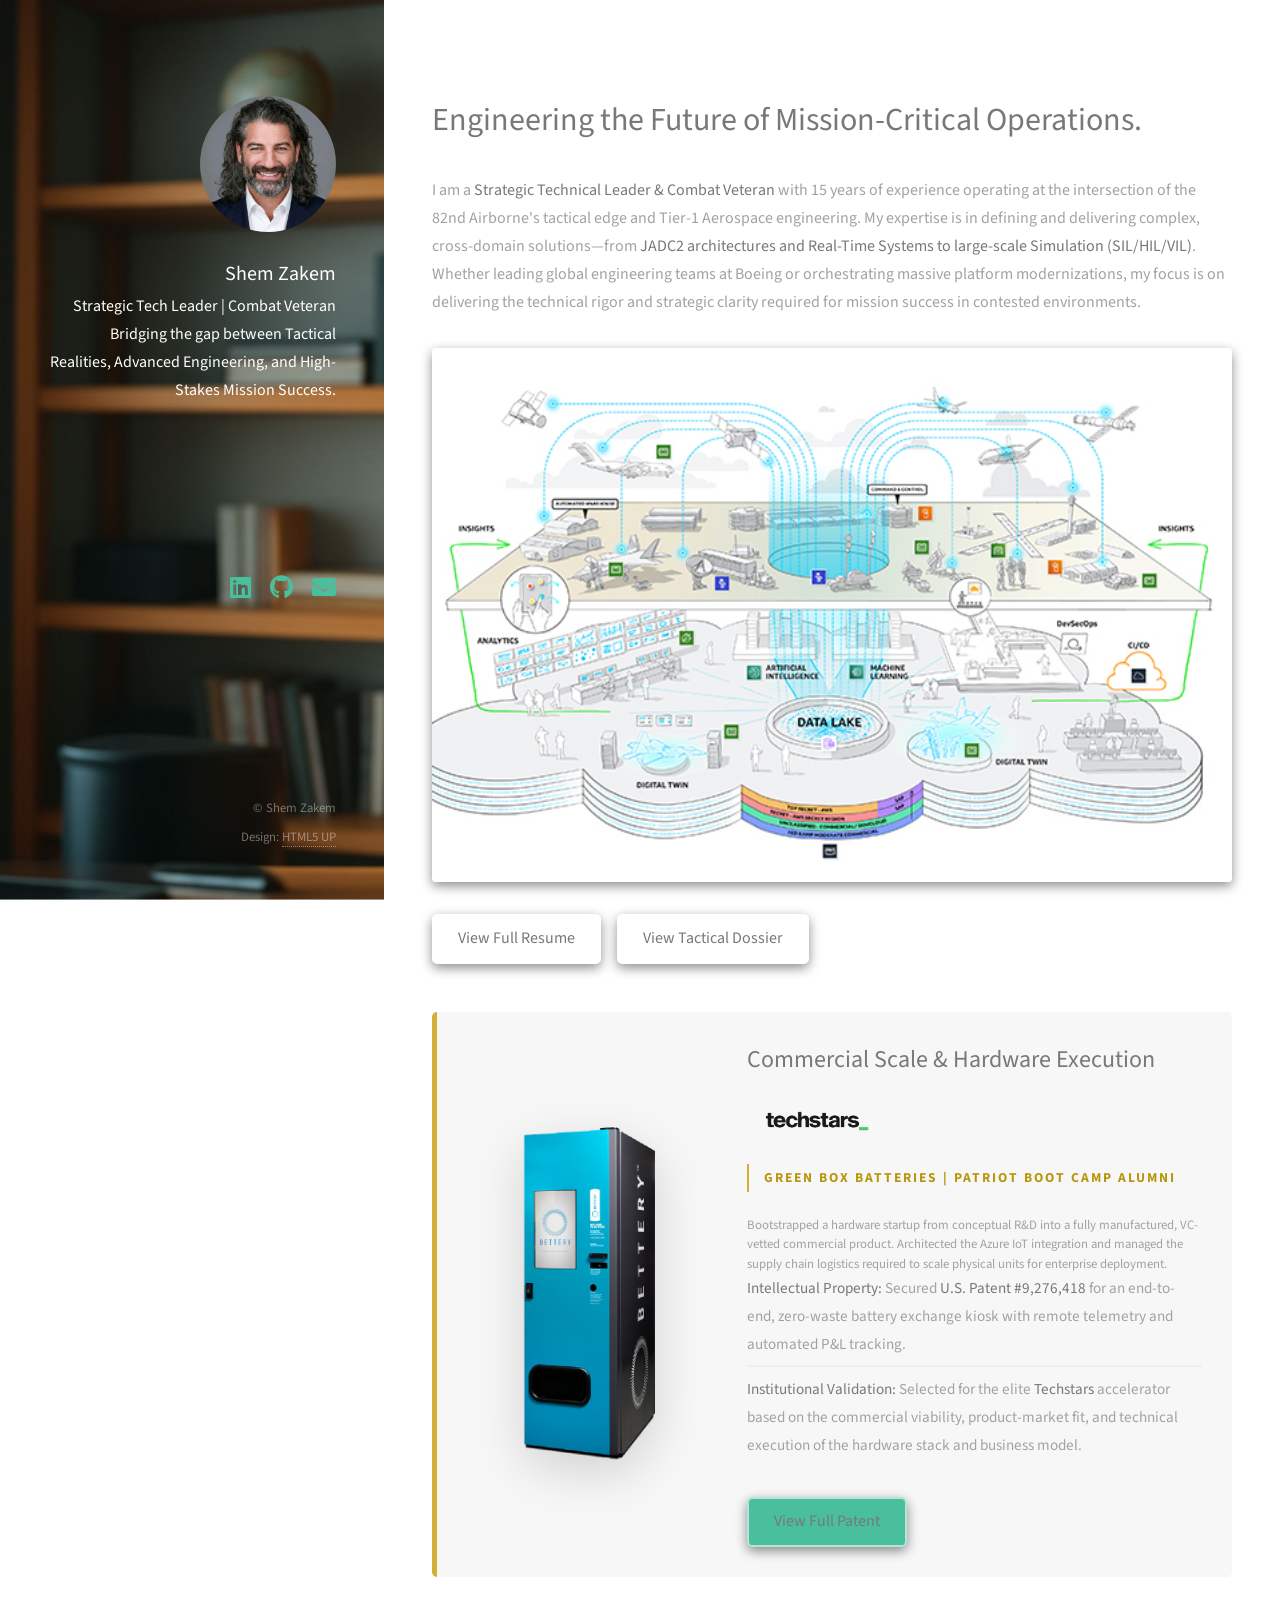
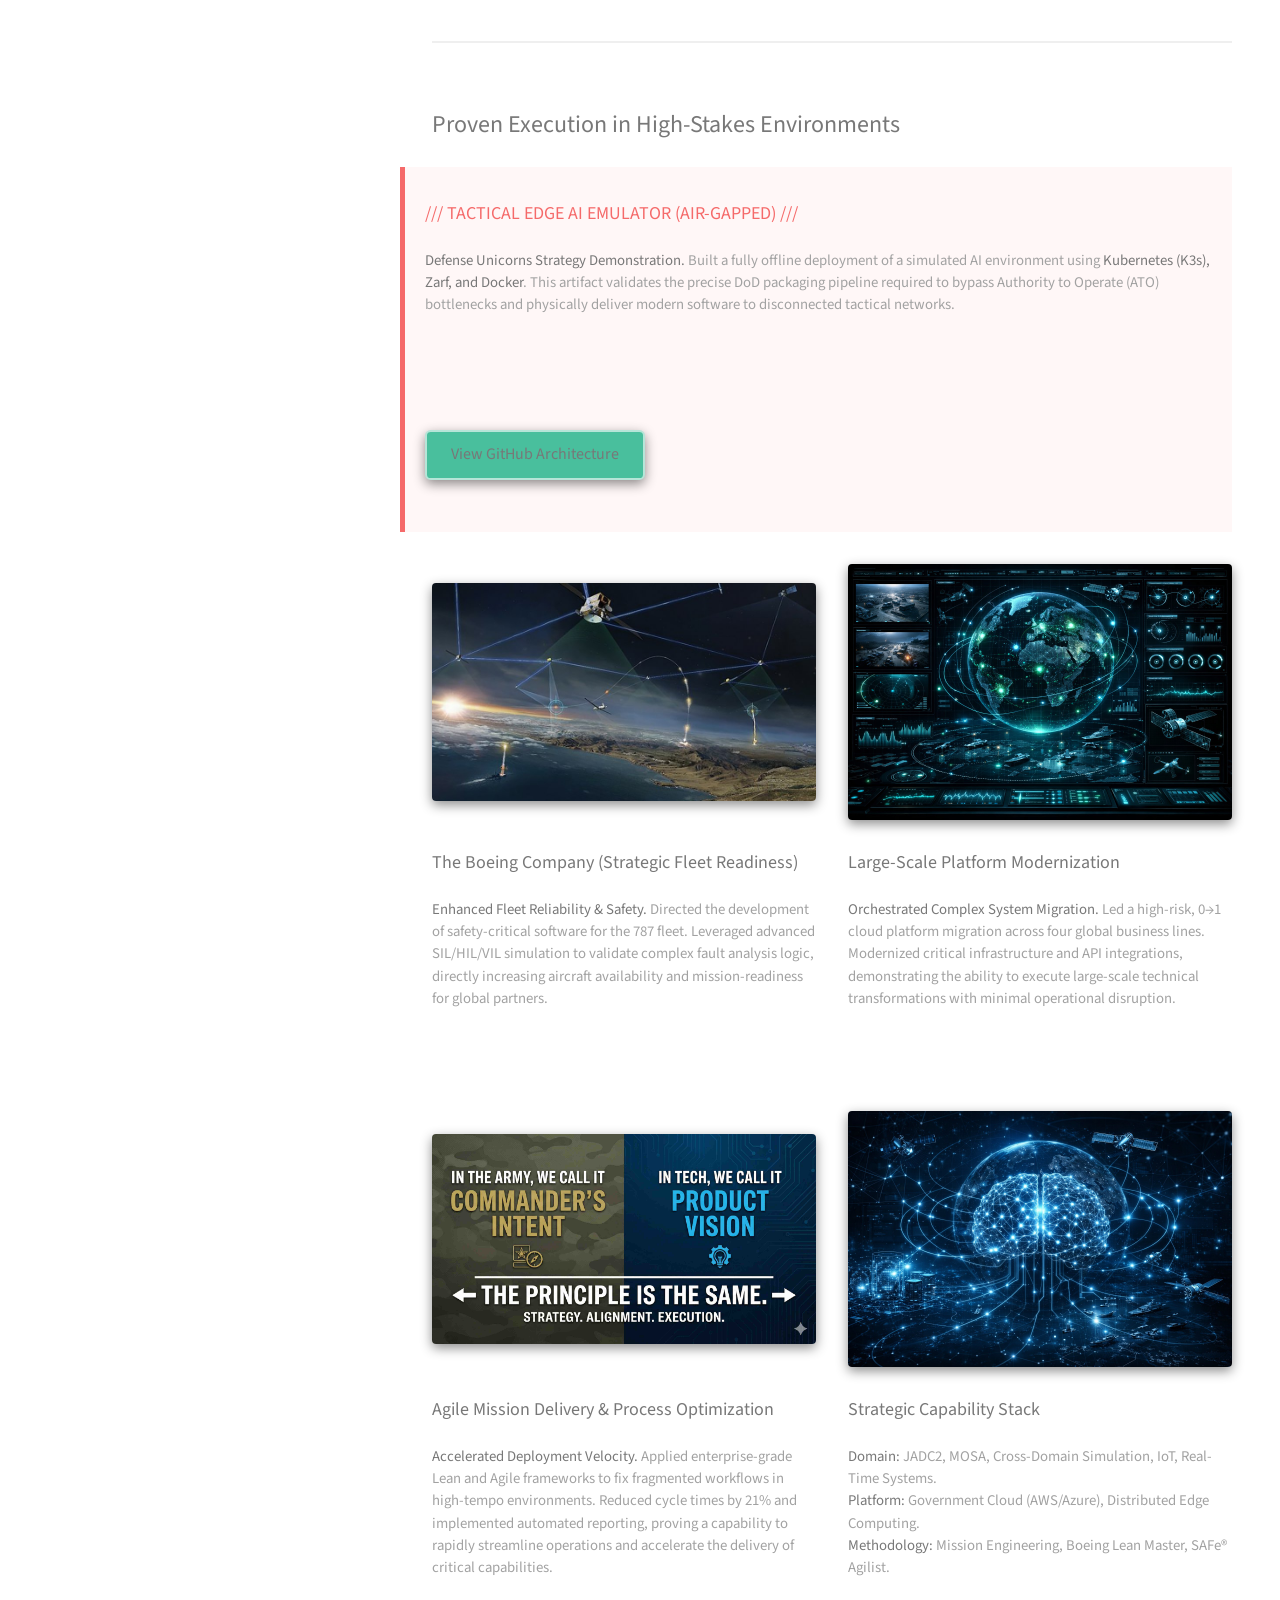
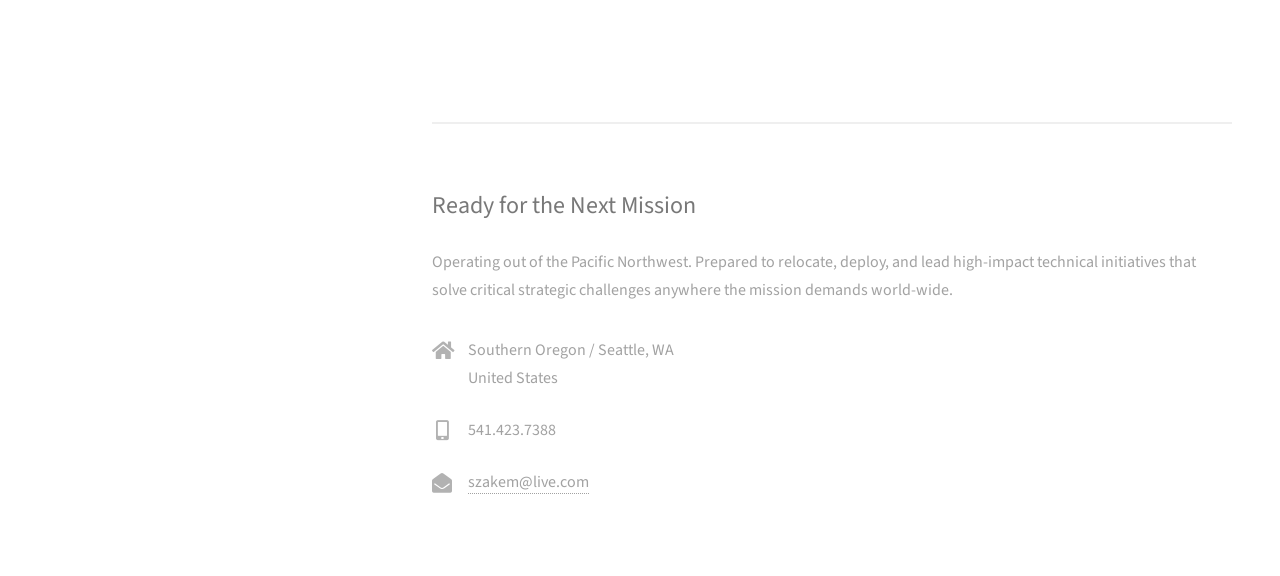
==== index.html @ 1229a0d9 "Update index.html" ====
<!DOCTYPE HTML>
<html>
    <head>
        <title>Shem Zakem | Strategic Tech Leader</title>
        <meta charset="utf-8" />
        <meta name="viewport" content="width=device-width, initial-scale=1, user-scalable=no" />
        <link rel="stylesheet" href="assets/css/main.css" />
    </head>
    <body class="is-preload">

        <header id="header">
            <div class="inner">
              <a href="#" class="image avatar"><img src="images/avatar.jpg" alt="Shem Zakem" /></a>
                <h1><strong>Shem Zakem</strong></h1>
                <p><b>Strategic Tech Leader | Combat Veteran<br />
                Bridging the gap between Tactical Realities, 
                Advanced Engineering, and High-Stakes Mission Success.</b></p>
            </div>
            <div class="inner">
                <ul class="icons">
                    <li><a href="https://www.linkedin.com/in/pro-geek" class="icon brands fa-linkedin"><span class="label">LinkedIn</span></a></li>
                    <li><a href="https://github.com/szakem81" class="icon brands fa-github"><span class="label">Github</span></a></li>
                    <li><a href="mailto:szakem@live.com" class="icon solid fa-envelope"><span class="label">Email</span></a></li>
                </ul>
            </div>
        </header>

        <div id="main">

            <section id="one">
                <header class="major">
                    <h2>Engineering the Future of Mission-Critical Operations.</h2>
                </header>
                    <p>I am a <strong>Strategic Technical Leader & Combat Veteran</strong> with 15 years of experience operating at the intersection of the 82nd Airborne's tactical edge and Tier-1 Aerospace engineering. My expertise is in defining and delivering complex, cross-domain solutions—from <strong>JADC2 architectures and Real-Time Systems to large-scale Simulation (SIL/HIL/VIL)</strong>. Whether leading global engineering teams at Boeing or orchestrating massive platform modernizations, my focus is on delivering the technical rigor and strategic clarity required for mission success in contested environments.</p>
                    <article class="col-12 col-24-medium work-item">
                        <a href="#" class="image fit thumb"><img src="images/thumbs/01.jpg" alt="JADC2 Multi-Domain Operations" /></a>
                    </article>
                        <ul class="actions">
                            <li><a href="Shem_Zakem_BOND_Resume.pdf" class="button"><b>View Full Resume</b></a></li>
                            <li><a href="https://szakem81.github.io/s.zakem.github.io/" class="button"><b>View Tactical Dossier</b></a></li>
                        </ul>
                
                <div style="display: flex; flex-wrap: wrap; margin: 3em 0; background-color: rgba(0, 0, 0, 0.03); padding: 30px; border-radius: 5px; border-left: 5px solid #d4af37; gap: 30px;">
                    
                    <div style="flex: 1 1 30%; min-width: 250px; display: flex; align-items: center; justify-content: center;">
                        <img src="images/thumbs/bettery_kiosk.png" alt="BETTERY Kiosk - US Patent 9276418" style="max-width: 100%; height: auto; max-height: 450px; object-fit: contain; filter: drop-shadow(0px 15px 25px rgba(0,0,0,0.15));" />
                    </div>

                    <div class="work-item align-left" style="flex: 1 1 60%; min-width: 300px; display: flex; flex-direction: column; justify-content: center; margin: 0; padding: 0;">
                        
                        <h3 style="margin: 0 0 15px 0; font-size: 1.5em; border-bottom: none;">Commercial Scale & Hardware Execution</h3>
                        
                        <div style="display: flex; align-items: center; flex-wrap: wrap; gap: 15px; margin-bottom: 1.5em;">
                            <img src="images/thumbs/techstars_logo.png" alt="Techstars Alumni" style="max-width: 140px; height: auto; opacity: 0.9;" />
                            <span style="font-size: 0.85em; text-transform: uppercase; letter-spacing: 2px; color: #b8960b; font-weight: bold; border-left: 2px solid #d4af37; padding-left: 15px;">
                                Green Box Batteries | Patriot Boot Camp Alumni
                            </span>
                        </div>
                        
                        <p>Bootstrapped a hardware startup from conceptual R&D into a fully manufactured, VC-vetted commercial product. Architected the Azure IoT integration and managed the supply chain logistics required to scale physical units for enterprise deployment.</p>

                        <ul class="alt" style="margin-bottom: 2em; font-size: 0.95em;">
                            <li style="padding-left: 0;"><b>Intellectual Property:</b> Secured <strong>U.S. Patent #9,276,418</strong> for an end-to-end, zero-waste battery exchange kiosk with remote telemetry and automated P&L tracking.</li>
                            <li style="padding-left: 0;"><b>Institutional Validation:</b> Selected for the elite <strong>Techstars</strong> accelerator based on the commercial viability, product-market fit, and technical execution of the hardware stack and business model.</li>
                        </ul>

                        <ul class="actions" style="margin-bottom: 0;">
                            <li><a href="Patent_US9276418.pdf" class="button primary"><b>View Full Patent</b></a></li>
                        </ul>
                    </div>
                </div>
            </section>

            <section id="two">
                <h2>Proven Execution in High-Stakes Environments</h2>
                
                <div class="row">
                    <div class="col-12 col-12-medium work-item align-left" style="border-left: 5px solid #f56a6a; padding-left: 20px; margin-bottom: 2em; background-color: rgba(245, 106, 106, 0.05); padding: 20px;">
                        <h3 style="color: #f56a6a;">/// TACTICAL EDGE AI EMULATOR (AIR-GAPPED) ///</h3>
                        <p><strong>Defense Unicorns Strategy Demonstration.</strong> Built a fully offline deployment of a simulated AI environment using <strong>Kubernetes (K3s), Zarf, and Docker</strong>. This artifact validates the precise DoD packaging pipeline required to bypass Authority to Operate (ATO) bottlenecks and physically deliver modern software to disconnected tactical networks.</p>
                        <ul class="actions">
                            <li><a href="https://github.com/szakem81/Tactical-Leapfrog-Emulator" target="_blank" class="button primary"><b>View GitHub Architecture</b></a></li>
                        </ul>
                    </div>
                </div>
                
                <div class="row">                  
                    <div class="col-6 col-12-xsmall" style="display: flex; justify-content: center; align-items: center; margin-bottom: 1em;">
                        <a href="#" class="image fit thumb" style="margin: 0; width: 100%;"><img src="images/thumbs/06.jpg" alt="Satellite Network" /></a>
                    </div>
                    <div class="col-6 col-12-xsmall" style="display: flex; justify-content: center; align-items: center; margin-bottom: 1em;">
                        <a href="#" class="image fit thumb" style="margin: 0; width: 100%;"><img src="images/thumbs/02.jpg" alt="Mission Control Dashboard" /></a>
                    </div>
                </div> 

                <div class="row">                  
                    <div class="col-6 col-12-xsmall work-item align-left">
                        <h3>The Boeing Company (Strategic Fleet Readiness)</h3>
                        <p><strong>Enhanced Fleet Reliability & Safety.</strong> Directed the development of safety-critical software for the 787 fleet. Leveraged advanced SIL/HIL/VIL simulation to validate complex fault analysis logic, directly increasing aircraft availability and mission-readiness for global partners.</p>
                    </div>
                    <div class="col-6 col-12-xsmall work-item align-left">
                        <h3>Large-Scale Platform Modernization</h3>
                        <p><strong>Orchestrated Complex System Migration.</strong> Led a high-risk, 0→1 cloud platform migration across four global business lines. Modernized critical infrastructure and API integrations, demonstrating the ability to execute large-scale technical transformations with minimal operational disruption.</p>
                    </div>
                </div>

                <div class="row">
                    <div class="col-6 col-12-xsmall" style="display: flex; justify-content: center; align-items: center; margin-bottom: 1em;">
                        <a href="#" class="image fit thumb" style="margin: 0; width: 100%;"><img src="images/thumbs/05.jpg" alt="Commander's Intent vs Product Vision" /></a>
                    </div>
                    <div class="col-6 col-12-xsmall" style="display: flex; justify-content: center; align-items: center; margin-bottom: 1em;">
                        <a href="#" class="image fit thumb" style="margin: 0; width: 100%;"><img src="images/thumbs/07.jpg" alt="Strategic AI Decision Making" /></a>
                    </div>
                </div> 

                <div class="row">
                    <div class="col-6 col-12-xsmall work-item align-left">
                        <h3>Agile Mission Delivery & Process Optimization</h3>
                        <p><strong>Accelerated Deployment Velocity.</strong> Applied enterprise-grade Lean and Agile frameworks to fix fragmented workflows in high-tempo environments. Reduced cycle times by 21% and implemented automated reporting, proving a capability to rapidly streamline operations and accelerate the delivery of critical capabilities.</p>
                    </div>
                    <div class="col-6 col-12-xsmall work-item align-left">
                        <h3>Strategic Capability Stack</h3>
                        <p><strong>Domain:</strong> JADC2, MOSA, Cross-Domain Simulation, IoT, Real-Time Systems.<br /><strong>Platform:</strong> Government Cloud (AWS/Azure), Distributed Edge Computing.<br /><strong>Methodology:</strong> Mission Engineering, Boeing Lean Master, SAFe® Agilist.</p>
                    </div>
                </div> 
            </section>
            
        <section id="three">
                <h2>Ready for the Next Mission</h2>
                <p>Operating out of the Pacific Northwest. Prepared to relocate, deploy, and lead high-impact technical initiatives that solve critical strategic challenges anywhere the mission demands world-wide.</p>
                <div class="row">
                    <div class="col-8 col-12-small">
                        <ul class="labeled-icons">
                            <li>
                                <h3 class="icon solid fa-home"><span class="label">Address</span></h3>
                                Southern Oregon / Seattle, WA<br />
                                United States
                            </li>
                            <li>
                                <h3 class="icon solid fa-mobile-alt"><span class="label">Phone</span></h3>
                                541.423.7388
                            </li>
                            <li>
                                <h3 class="icon solid fa-envelope-open"><span class="label">Email</span></h3>
                                <a href="mailto:szakem@live.com">szakem@live.com</a>
                            </li>
                        </ul>
                    </div>
                </div>
            </section>

        <footer id="footer">
            <div class="inner">
                <ul class="copyright">
                    <li>&copy; Shem Zakem</li><li>Design: <a href="http://html5up.net">HTML5 UP</a></li>
                </ul>
            </div>
        </footer>

        <script src="assets/js/jquery.min.js"></script>
        <script src="assets/js/jquery.poptrox.min.js"></script>
        <script src="assets/js/browser.min.js"></script>
        <script src="assets/js/breakpoints.min.js"></script>
        <script src="assets/js/util.js"></script>
        <script src="assets/js/main.js"></script>

    </body>
</html>
---- assets/css/main.css ----
@import url("fontawesome-all.min.css");
@import url("https://fonts.googleapis.com/css?family=Source+Sans+Pro:400,400italic");

/*
	Strata by HTML5 UP
	html5up.net | @ajlkn
	Free for personal and commercial use under the CCA 3.0 license (html5up.net/license)
*/

html, body, div, span, applet, object,
iframe, h1, h2, h3, h4, h5, h6, p, blockquote,
pre, a, abbr, acronym, address, big, cite,
code, del, dfn, em, img, ins, kbd, q, s, samp,
small, strike, strong, sub, sup, tt, var, b,
u, i, center, dl, dt, dd, ol, ul, li, fieldset,
form, label, legend, table, caption, tbody,
tfoot, thead, tr, th, td, article, aside,
canvas, details, embed, figure, figcaption,
footer, header, hgroup, menu, nav, output, ruby,
section, summary, time, mark, audio, video {
	margin: 0;
	padding: 0;
	border: 0;
	font-size: 100%;
	font: inherit;
	vertical-align: baseline;}

article, aside, details, figcaption, figure,
footer, header, hgroup, menu, nav, section {
	display: block;}

body {
	line-height: 1;
}

ol, ul {
	list-style: none;
}

blockquote, q {
	quotes: none;
}

	blockquote:before, blockquote:after, q:before, q:after {
		content: '';
		content: none;
	}

table {
	border-collapse: collapse;
	border-spacing: 0;
}

body {
	-webkit-text-size-adjust: none;
}

mark {
	background-color: transparent;
	color: inherit;
}

input::-moz-focus-inner {
	border: 0;
	padding: 0;
}

input, select, textarea {
	-moz-appearance: none;
	-webkit-appearance: none;
	-ms-appearance: none;
	appearance: none;
}

/* Basic */

	html {
		box-sizing: border-box;
	}

	*, *:before, *:after {
		box-sizing: inherit;
	}

	body {
		background: #fff;
	}

		body.is-preload *, body.is-preload *:before, body.is-preload *:after {
			-moz-animation: none !important;
			-webkit-animation: none !important;
			-ms-animation: none !important;
			animation: none !important;
			-moz-transition: none !important;
			-webkit-transition: none !important;
			-ms-transition: none !important;
			transition: none !important;
		}

	body, input, select, textarea {
		color: #a2a2a2;
		font-family: "Source Sans Pro", Helvetica, sans-serif;
		font-size: 16pt;
		font-weight: 400;
		line-height: 1.75em;
	}

	a {
		-moz-transition: color 0.2s ease-in-out, border-color 0.2s ease-in-out;
		-webkit-transition: color 0.2s ease-in-out, border-color 0.2s ease-in-out;
		-ms-transition: color 0.2s ease-in-out, border-color 0.2s ease-in-out;
		transition: color 0.2s ease-in-out, border-color 0.2s ease-in-out;
		border-bottom: dotted 1px;
		color: #49bf9d;
		text-decoration: none;
	}

		a:hover {
			border-bottom-color: transparent;
			color: #49bf9d !important;
			text-decoration: none;
		}

	strong, b {
		color: #787878;
		font-weight: 400;
	}

	em, i {
		font-style: italic;
	}

	p {
		margin: 0 0 2em 0;
	}

	h1, h2, h3, h4, h5, h6 {
		color: #787878;
		font-weight: 400;
		line-height: 1em;
		margin: 0 0 1em 0;
	}

		h1 a, h2 a, h3 a, h4 a, h5 a, h6 a {
			color: inherit;
			text-decoration: none;
		}

	h1 {
		font-size: 2em;
		line-height: 1.5em;
	}

	h2 {
		font-size: 1.5em;
		line-height: 1.5em;
	}

	h3 {
		font-size: 1.25em;
		line-height: 1.5em;
	}

	h4 {
		font-size: 1.1em;
		line-height: 1.5em;
	}

	h5 {
		font-size: 0.9em;
		line-height: 1.5em;
	}

	h6 {
		font-size: 0.7em;
		line-height: 1.5em;
	}

	sub {
		font-size: 0.8em;
		position: relative;
		top: 0.5em;
	}

	sup {
		font-size: 0.8em;
		position: relative;
		top: -0.5em;
	}

	hr {
		border: 0;
		border-bottom: solid 2px #efefef;
		margin: 2em 0;
	}

		hr.major {
			margin: 3em 0;
		}

	blockquote {
		border-left: solid 6px #efefef;
		font-style: italic;
		margin: 0 0 2em 0;
		padding: 0.5em 0 0.5em 1.5em;
	}

	code {
		background: #f7f7f7;
		border-radius: 0.35em;
		border: solid 2px #efefef;
		font-family: "Courier New", monospace;
		font-size: 0.9em;
		margin: 0 0.25em;
		padding: 0.25em 0.65em;
	}

	pre {
		-webkit-overflow-scrolling: touch;
		font-family: "Courier New", monospace;
		font-size: 0.9em;
		margin: 0 0 2em 0;
	}

		pre code {
			display: block;
			line-height: 1.75em;
			padding: 1em 1.5em;
			overflow-x: auto;
		}

	.align-left {
		text-align: left;
	}

	.align-center {
		text-align: center;
	}

	.align-right {
		text-align: right;
	}

/* Container */

	.container {
		margin: 0 auto;
		max-width: calc(100% - 4em);
		width: 100%;
	}

		.container.xsmall {
			width: 25%;
		}

		.container.small {
			width: 50%;
		}

		.container.medium {
			width: 75%;
		}

		.container.large {
			width: 125%;
		}

		.container.xlarge {
			width: 150%;
		}

		.container.max {
			width: 100%;
		}

		@media screen and (max-width: 980px) {

			.container {
				width: 100% !important;
				max-width: 100% !important;
			}

		}

		@media screen and (max-width: 480px) {

			.container {
				max-width: calc(100% - 3em);
			}

		}

/* Row */

	.row {
		display: flex;
		flex-wrap: wrap;
		box-sizing: border-box;
		align-items: stretch;
	}

		.row > * {
			box-sizing: border-box;
		}

		.row.gtr-uniform > * > :last-child {
			margin-bottom: 0;
		}

		.row.aln-left {
			justify-content: flex-start;
		}

		.row.aln-center {
			justify-content: center;
		}

		.row.aln-right {
			justify-content: flex-end;
		}

		.row.aln-top {
			align-items: flex-start;
		}

		.row.aln-middle {
			align-items: center;
		}

		.row.aln-bottom {
			align-items: flex-end;
		}

		.row > .imp {
			order: -1;
		}

		.row > .col-1 {
			width: 8.33333%;
		}

		.row > .off-1 {
			margin-left: 8.33333%;
		}

		.row > .col-2 {
			width: 16.66667%;
		}

		.row > .off-2 {
			margin-left: 16.66667%;
		}

		.row > .col-3 {
			width: 25%;
		}

		.row > .off-3 {
			margin-left: 25%;
		}

		.row > .col-4 {
			width: 33.33333%;
		}

		.row > .off-4 {
			margin-left: 33.33333%;
		}

		.row > .col-5 {
			width: 41.66667%;
		}

		.row > .off-5 {
			margin-left: 41.66667%;
		}

		.row > .col-6 {
			width: 50%;
		}

		.row > .off-6 {
			margin-left: 50%;
		}

		.row > .col-7 {
			width: 58.33333%;
		}

		.row > .off-7 {
			margin-left: 58.33333%;
		}

		.row > .col-8 {
			width: 66.66667%;
		}

		.row > .off-8 {
			margin-left: 66.66667%;
		}

		.row > .col-9 {
			width: 75%;
		}

		.row > .off-9 {
			margin-left: 75%;
		}

		.row > .col-10 {
			width: 83.33333%;
		}

		.row > .off-10 {
			margin-left: 83.33333%;
		}

		.row > .col-11 {
			width: 91.66667%;
		}

		.row > .off-11 {
			margin-left: 91.66667%;
		}

		.row > .col-12 {
			width: 100%;
		}

		.row > .off-12 {
			margin-left: 100%;
		}

		.row.gtr-0 {
			margin-top: 0;
			margin-left: 0em;
		}

			.row.gtr-0 > * {
				padding: 0 0 0 0em;
			}

			.row.gtr-0.gtr-uniform {
				margin-top: 0em;
			}

						.row.gtr-0.gtr-uniform > * {
							padding-top: 0em;
						}

		.row.gtr-25 {
			margin-top: 0;
			margin-left: -0.625em;
		}

			.row.gtr-25 > * {
				padding: 0 0 0 0.625em;
			}

			.row.gtr-25.gtr-uniform {
				margin-top: -0.625em;
			}

				.row.gtr-25.gtr-uniform > * {
					padding-top: 0.625em;
				}

		.row.gtr-50 {
			margin-top: 0;
			margin-left: -1.25em;
		}

			.row.gtr-50 > * {
				padding: 0 0 0 1.25em;
			}

			.row.gtr-50.gtr-uniform {
				margin-top: -1.25em;
			}

				.row.gtr-50.gtr-uniform > * {
					padding-top: 1.25em;
				}

		.row {
			margin-top: 0;
			margin-left: -2.5em;
		}

			.row > * {
				padding: 0 0 0 2.5em;
			}

			.row.gtr-uniform {
				margin-top: -2.5em;
			}

				.row.gtr-uniform > * {
					padding-top: 2.5em;
				}

		.row.gtr-150 {
			margin-top: 0;
			margin-left: -3.75em;
		}

			.row.gtr-150 > * {
				padding: 0 0 0 3.75em;
			}

			.row.gtr-150.gtr-uniform {
				margin-top: -3.75em;
			}

				.row.gtr-150.gtr-uniform > * {
					padding-top: 3.75em;
				}

		.row.gtr-200 {
			margin-top: 0;
			margin-left: -5em;
		}

			.row.gtr-200 > * {
				padding: 0 0 0 5em;
			}

			.row.gtr-200.gtr-uniform {
				margin-top: -5em;
			}

				.row.gtr-200.gtr-uniform > * {
					padding-top: 5em;
				}

		@media screen and (max-width: 1800px) {

			.row {
				display: flex;
				flex-wrap: wrap;
				box-sizing: border-box;
				align-items: stretch;
			}

				.row > * {
					box-sizing: border-box;
				}

				.row.gtr-uniform > * > :last-child {
					margin-bottom: 0;
				}

				.row.aln-left {
					justify-content: flex-start;
				}

				.row.aln-center {
					justify-content: center;
				}

				.row.aln-right {
					justify-content: flex-end;
				}

				.row.aln-top {
					align-items: flex-start;
				}

				.row.aln-middle {
					align-items: center;
				}

				.row.aln-bottom {
					align-items: flex-end;
				}

				.row > .imp-xlarge {
					order: -1;
				}

				.row > .col-1-xlarge {
					width: 8.33333%;
				}

				.row > .off-1-xlarge {
					margin-left: 8.33333%;
				}

				.row > .col-2-xlarge {
					width: 16.66667%;
				}

				.row > .off-2-xlarge {
					margin-left: 16.66667%;
				}

				.row > .col-3-xlarge {
					width: 25%;
				}

				.row > .off-3-xlarge {
					margin-left: 25%;
				}

				.row > .col-4-xlarge {
					width: 33.33333%;
				}

				.row > .off-4-xlarge {
					margin-left: 33.33333%;
				}

				.row > .col-5-xlarge {
					width: 41.66667%;
				}

				.row > .off-5-xlarge {
					margin-left: 41.66667%;
				}

				.row > .col-6-xlarge {
					width: 50%;
				}

				.row > .off-6-xlarge {
					margin-left: 50%;
				}

				.row > .col-7-xlarge {
					width: 58.33333%;
				}

				.row > .off-7-xlarge {
					margin-left: 58.33333%;
				}

				.row > .col-8-xlarge {
					width: 66.66667%;
				}

				.row > .off-8-xlarge {
					margin-left: 66.66667%;
				}

				.row > .col-9-xlarge {
					width: 75%;
				}

				.row > .off-9-xlarge {
					margin-left: 75%;
				}

				.row > .col-10-xlarge {
					width: 83.33333%;
				}

				.row > .off-10-xlarge {
					margin-left: 83.33333%;
				}

				.row > .col-11-xlarge {
					width: 91.66667%;
				}

				.row > .off-11-xlarge {
					margin-left: 91.66667%;
				}

				.row > .col-12-xlarge {
					width: 100%;
				}

				.row > .off-12-xlarge {
					margin-left: 100%;
				}

				.row.gtr-0 {
					margin-top: 0;
					margin-left: 0em;
				}

					.row.gtr-0 > * {
						padding: 0 0 0 0em;
					}

					.row.gtr-0.gtr-uniform {
						margin-top: 0em;
					}

						.row.gtr-0.gtr-uniform > * {
							padding-top: 0em;
						}

				.row.gtr-25 {
					margin-top: 0;
					margin-left: -0.625em;
				}

					.row.gtr-25 > * {
						padding: 0 0 0 0.625em;
					}

					.row.gtr-25.gtr-uniform {
						margin-top: -0.625em;
					}

						.row.gtr-25.gtr-uniform > * {
							padding-top: 0.625em;
						}

				.row.gtr-50 {
					margin-top: 0;
					margin-left: -1.25em;
				}

					.row.gtr-50 > * {
						padding: 0 0 0 1.25em;
					}

					.row.gtr-50.gtr-uniform {
						margin-top: -1.25em;
					}

						.row.gtr-50.gtr-uniform > * {
							padding-top: 1.25em;
						}

				.row {
					margin-top: 0;
					margin-left: -2.5em;
				}

					.row > * {
						padding: 0 0 0 2.5em;
					}

					.row.gtr-uniform {
						margin-top: -2.5em;
					}

						.row.gtr-uniform > * {
							padding-top: 2.5em;
						}

				.row.gtr-150 {
					margin-top: 0;
					margin-left: -3.75em;
				}

					.row.gtr-150 > * {
						padding: 0 0 0 3.75em;
					}

					.row.gtr-150.gtr-uniform {
						margin-top: -3.75em;
					}

						.row.gtr-150.gtr-uniform > * {
							padding-top: 3.75em;
						}

				.row.gtr-200 {
					margin-top: 0;
					margin-left: -5em;
				}

					.row.gtr-200 > * {
						padding: 0 0 0 5em;
					}

					.row.gtr-200.gtr-uniform {
						margin-top: -5em;
					}

						.row.gtr-200.gtr-uniform > * {
							padding-top: 5em;
						}

		}

		@media screen and (max-width: 1280px) {

			.row {
				display: flex;
				flex-wrap: wrap;
				box-sizing: border-box;
				align-items: stretch;
			}

				.row > * {
					box-sizing: border-box;
				}

				.row.gtr-uniform > * > :last-child {
					margin-bottom: 0;
				}

				.row.aln-left {
					justify-content: flex-start;
				}

				.row.aln-center {
					justify-content: center;
				}

				.row.aln-right {
					justify-content: flex-end;
				}

				.row.aln-top {
					align-items: flex-start;
				}

				.row.aln-middle {
					align-items: center;
				}

				.row.aln-bottom {
					align-items: flex-end;
				}

				.row > .imp-large {
					order: -1;
				}

				.row > .col-1-large {
					width: 8.33333%;
				}

				.row > .off-1-large {
					margin-left: 8.33333%;
				}

				.row > .col-2-large {
					width: 16.66667%;
				}

				.row > .off-2-large {
					margin-left: 16.66667%;
				}

				.row > .col-3-large {
					width: 25%;
				}

				.row > .off-3-large {
					margin-left: 25%;
				}

				.row > .col-4-large {
					width: 33.33333%;
				}

				.row > .off-4-large {
					margin-left: 33.33333%;
				}

				.row > .col-5-large {
					width: 41.66667%;
				}

				.row > .off-5-large {
					margin-left: 41.66667%;
				}

				.row > .col-6-large {
					width: 50%;
				}

				.row > .off-6-large {
					margin-left: 50%;
				}

				.row > .col-7-large {
					width: 58.33333%;
				}

				.row > .off-7-large {
					margin-left: 58.33333%;
				}

				.row > .col-8-large {
					width: 66.66667%;
				}

				.row > .off-8-large {
					margin-left: 66.66667%;
				}

				.row > .col-9-large {
					width: 75%;
				}

				.row > .off-9-large {
					margin-left: 75%;
				}

				.row > .col-10-large {
					width: 83.33333%;
				}

				.row > .off-10-large {
					margin-left: 83.33333%;
				}

				.row > .col-11-large {
					width: 91.66667%;
				}

				.row > .off-11-large {
					margin-left: 91.66667%;
				}

				.row > .col-12-large {
					width: 100%;
				}

				.row > .off-12-large {
					margin-left: 100%;
				}

				.row.gtr-0 {
					margin-top: 0;
					margin-left: 0em;
				}

					.row.gtr-0 > * {
						padding: 0 0 0 0em;
					}

					.row.gtr-0.gtr-uniform {
						margin-top: 0em;
					}

						.row.gtr-0.gtr-uniform > * {
							padding-top: 0em;
						}

				.row.gtr-25 {
					margin-top: 0;
					margin-left: -0.5em;
				}

					.row.gtr-25 > * {
						padding: 0 0 0 0.5em;
					}

					.row.gtr-25.gtr-uniform {
						margin-top: -0.5em;
					}

						.row.gtr-25.gtr-uniform > * {
							padding-top: 0.5em;
						}

				.row.gtr-50 {
					margin-top: 0;
					margin-left: -1em;
				}

					.row.gtr-50 > * {
						padding: 0 0 0 1em;
					}

					.row.gtr-50.gtr-uniform {
						margin-top: -1em;
					}

						.row.gtr-50.gtr-uniform > * {
							padding-top: 1em;
						}

				.row {
					margin-top: 0;
					margin-left: -2em;
				}

					.row > * {
						padding: 0 0 0 2em;
					}

					.row.gtr-uniform {
						margin-top: -2em;
					}

						.row.gtr-uniform > * {
							padding-top: 2em;
						}

				.row.gtr-150 {
					margin-top: 0;
					margin-left: -3em;
				}

					.row.gtr-150 > * {
						padding: 0 0 0 3em;
					}

					.row.gtr-150.gtr-uniform {
						margin-top: -3em;
					}

						.row.gtr-150.gtr-uniform > * {
							padding-top: 3em;
						}

				.row.gtr-200 {
					margin-top: 0;
					margin-left: -4em;
				}

					.row.gtr-200 > * {
						padding: 0 0 0 4em;
					}

					.row.gtr-200.gtr-uniform {
						margin-top: -4em;
					}

						.row.gtr-200.gtr-uniform > * {
							padding-top: 4em;
						}

		}

		@media screen and (max-width: 980px) {

			.row {
				display: flex;
				flex-wrap: wrap;
				box-sizing: border-box;
				align-items: stretch;
			}

				.row > * {
					box-sizing: border-box;
				}

				.row.gtr-uniform > * > :last-child {
					margin-bottom: 0;
				}

				.row.aln-left {
					justify-content: flex-start;
				}

				.row.aln-center {
					justify-content: center;
				}

				.row.aln-right {
					justify-content: flex-end;
				}

				.row.aln-top {
					align-items: flex-start;
				}

				.row.aln-middle {
					align-items: center;
				}

				.row.aln-bottom {
					align-items: flex-end;
				}

				.row > .imp-medium {
					order: -1;
				}

				.row > .col-1-medium {
					width: 8.33333%;
				}

				.row > .off-1-medium {
					margin-left: 8.33333%;
				}

				.row > .col-2-medium {
					width: 16.66667%;
				}

				.row > .off-2-medium {
					margin-left: 16.66667%;
				}

				.row > .col-3-medium {
					width: 25%;
				}

				.row > .off-3-medium {
					margin-left: 25%;
				}

				.row > .col-4-medium {
					width: 33.33333%;
				}

				.row > .off-4-medium {
					margin-left: 33.33333%;
				}

				.row > .col-5-medium {
					width: 41.66667%;
				}

				.row > .off-5-medium {
					margin-left: 41.66667%;
				}

				.row > .col-6-medium {
					width: 50%;
				}

				.row > .off-6-medium {
					margin-left: 50%;
				}

				.row > .col-7-medium {
					width: 58.33333%;
				}

				.row > .off-7-medium {
					margin-left: 58.33333%;
				}

				.row > .col-8-medium {
					width: 66.66667%;
				}

				.row > .off-8-medium {
					margin-left: 66.66667%;
				}

				.row > .col-9-medium {
					width: 75%;
				}

				.row > .off-9-medium {
					margin-left: 75%;
				}

				.row > .col-10-medium {
					width: 83.33333%;
				}

				.row > .off-10-medium {
					margin-left: 83.33333%;
				}

				.row > .col-11-medium {
					width: 91.66667%;
				}

				.row > .off-11-medium {
					margin-left: 91.66667%;
				}

				.row > .col-12-medium {
					width: 100%;
				}

				.row > .off-12-medium {
					margin-left: 100%;
				}

				.row.gtr-0 {
					margin-top: 0;
					margin-left: 0em;
				}

					.row.gtr-0 > * {
						padding: 0 0 0 0em;
					}

					.row.gtr-0.gtr-uniform {
						margin-top: 0em;
					}

						.row.gtr-0.gtr-uniform > * {
							padding-top: 0em;
						}

				.row.gtr-25 {
					margin-top: 0;
					margin-left: -0.5em;
				}

					.row.gtr-25 > * {
						padding: 0 0 0 0.5em;
					}

					.row.gtr-25.gtr-uniform {
						margin-top: -0.5em;
					}

						.row.gtr-25.gtr-uniform > * {
							padding-top: 0.5em;
						}

				.row.gtr-50 {
					margin-top: 0;
					margin-left: -1em;
				}

					.row.gtr-50 > * {
						padding: 0 0 0 1em;
					}

					.row.gtr-50.gtr-uniform {
						margin-top: -1em;
					}

						.row.gtr-50.gtr-uniform > * {
							padding-top: 1em;
						}

				.row {
					margin-top: 0;
					margin-left: -2em;
				}

					.row > * {
						padding: 0 0 0 2em;
					}

					.row.gtr-uniform {
						margin-top: -2em;
					}

						.row.gtr-uniform > * {
							padding-top: 2em;
						}

				.row.gtr-150 {
					margin-top: 0;
					margin-left: -3em;
				}

					.row.gtr-150 > * {
						padding: 0 0 0 3em;
					}

					.row.gtr-150.gtr-uniform {
						margin-top: -3em;
					}

						.row.gtr-150.gtr-uniform > * {
							padding-top: 3em;
						}

				.row.gtr-200 {
					margin-top: 0;
					margin-left: -4em;
				}

					.row.gtr-200 > * {
						padding: 0 0 0 4em;
					}

					.row.gtr-200.gtr-uniform {
						margin-top: -4em;
					}

						.row.gtr-200.gtr-uniform > * {
							padding-top: 4em;
						}

		}

		@media screen and (max-width: 736px) {

			.row {
				display: flex;
				flex-wrap: wrap;
				box-sizing: border-box;
				align-items: stretch;
			}

				.row > * {
					box-sizing: border-box;
				}

				.row.gtr-uniform > * > :last-child {
					margin-bottom: 0;
				}

				.row.aln-left {
					justify-content: flex-start;
				}

				.row.aln-center {
					justify-content: center;
				}

				.row.aln-right {
					justify-content: flex-end;
				}

				.row.aln-top {
					align-items: flex-start;
				}

				.row.aln-middle {
					align-items: center;
				}

				.row.aln-bottom {
					align-items: flex-end;
				}

				.row > .imp-small {
					order: -1;
				}

				.row > .col-1-small {
					width: 8.33333%;
				}

				.row > .off-1-small {
					margin-left: 8.33333%;
				}

				.row > .col-2-small {
					width: 16.66667%;
				}

				.row > .off-2-small {
					margin-left: 16.66667%;
				}

				.row > .col-3-small {
					width: 25%;
				}

				.row > .off-3-small {
					margin-left: 25%;
				}

				.row > .col-4-small {
					width: 33.33333%;
				}

				.row > .off-4-small {
					margin-left: 33.33333%;
				}

				.row > .col-5-small {
					width: 41.66667%;
				}

				.row > .off-5-small {
					margin-left: 41.66667%;
				}

				.row > .col-6-small {
					width: 50%;
				}

				.row > .off-6-small {
					margin-left: 50%;
				}

				.row > .col-7-small {
					width: 58.33333%;
				}

				.row > .off-7-small {
					margin-left: 58.33333%;
				}

				.row > .col-8-small {
					width: 66.66667%;
				}

				.row > .off-8-small {
					margin-left: 66.66667%;
				}

				.row > .col-9-small {
					width: 75%;
				}

				.row > .off-9-small {
					margin-left: 75%;
				}

				.row > .col-10-small {
					width: 83.33333%;
				}

				.row > .off-10-small {
					margin-left: 83.33333%;
				}

				.row > .col-11-small {
					width: 91.66667%;
				}

				.row > .off-11-small {
					margin-left: 91.66667%;
				}

				.row > .col-12-small {
					width: 100%;
				}

				.row > .off-12-small {
					margin-left: 100%;
				}

				.row.gtr-0 {
					margin-top: 0;
					margin-left: 0em;
				}

					.row.gtr-0 > * {
						padding: 0 0 0 0em;
					}

					.row.gtr-0.gtr-uniform {
						margin-top: 0em;
					}

						.row.gtr-0.gtr-uniform > * {
							padding-top: 0em;
						}

				.row.gtr-25 {
					margin-top: 0;
					margin-left: -0.375em;
				}

					.row.gtr-25 > * {
						padding: 0 0 0 0.375em;
					}

					.row.gtr-25.gtr-uniform {
						margin-top: -0.375em;
					}

						.row.gtr-25.gtr-uniform > * {
							padding-top: 0.375em;
						}

				.row.gtr-50 {
					margin-top: 0;
					margin-left: -0.75em;
				}

					.row.gtr-50 > * {
						padding: 0 0 0 0.75em;
					}

					.row.gtr-50.gtr-uniform {
						margin-top: -0.75em;
					}

						.row.gtr-50.gtr-uniform > * {
							padding-top: 0.75em;
						}

				.row {
					margin-top: 0;
					margin-left: -1.5em;
				}

					.row > * {
						padding: 0 0 0 1.5em;
					}

					.row.gtr-uniform {
						margin-top: -1.5em;
					}

						.row.gtr-uniform > * {
							padding-top: 1.5em;
						}

				.row.gtr-150 {
					margin-top: 0;
					margin-left: -2.25em;
				}

					.row.gtr-150 > * {
						padding: 0 0 0 2.25em;
					}

					.row.gtr-150.gtr-uniform {
						margin-top: -2.25em;
					}

						.row.gtr-150.gtr-uniform > * {
							padding-top: 2.25em;
						}

				.row.gtr-200 {
					margin-top: 0;
					margin-left: -3em;
				}

					.row.gtr-200 > * {
						padding: 0 0 0 3em;
					}

					.row.gtr-200.gtr-uniform {
						margin-top: -3em;
					}

						.row.gtr-200.gtr-uniform > * {
							padding-top: 3em;
						}

		}

		@media screen and (max-width: 480px) {

			.row {
				display: flex;
				flex-wrap: wrap;
				box-sizing: border-box;
				align-items: stretch;
			}

				.row > * {
					box-sizing: border-box;
				}

				.row.gtr-uniform > * > :last-child {
					margin-bottom: 0;
				}

				.row.aln-left {
					justify-content: flex-start;
				}

				.row.aln-center {
					justify-content: center;
				}

				.row.aln-right {
					justify-content: flex-end;
				}

				.row.aln-top {
					align-items: flex-start;
				}

				.row.aln-middle {
					align-items: center;
				}

				.row.aln-bottom {
					align-items: flex-end;
				}

				.row > .imp-xsmall {
					order: -1;
				}

				.row > .col-1-xsmall {
					width: 8.33333%;
				}

				.row > .off-1-xsmall {
					margin-left: 8.33333%;
				}

				.row > .col-2-xsmall {
					width: 16.66667%;
				}

				.row > .off-2-xsmall {
					margin-left: 16.66667%;
				}

				.row > .col-3-xsmall {
					width: 25%;
				}

				.row > .off-3-xsmall {
					margin-left: 25%;
				}

				.row > .col-4-xsmall {
					width: 33.33333%;
				}

				.row > .off-4-xsmall {
					margin-left: 33.33333%;
				}

				.row > .col-5-xsmall {
					width: 41.66667%;
				}

				.row > .off-5-xsmall {
					margin-left: 41.66667%;
				}

				.row > .col-6-xsmall {
					width: 50%;
				}

				.row > .off-6-xsmall {
					margin-left: 50%;
				}

				.row > .col-7-xsmall {
					width: 58.33333%;
				}

				.row > .off-7-xsmall {
					margin-left: 58.33333%;
				}

				.row > .col-8-xsmall {
					width: 66.66667%;
				}

				.row > .off-8-xsmall {
					margin-left: 66.66667%;
				}

				.row > .col-9-xsmall {
					width: 75%;
				}

				.row > .off-9-xsmall {
					margin-left: 75%;
				}

				.row > .col-10-xsmall {
					width: 83.33333%;
				}

				.row > .off-10-xsmall {
					margin-left: 83.33333%;
				}

				.row > .col-11-xsmall {
					width: 91.66667%;
				}

				.row > .off-11-xsmall {
					margin-left: 91.66667%;
				}

				.row > .col-12-xsmall {
					width: 100%;
				}

				.row > .off-12-xsmall {
					margin-left: 100%;
				}

				.row.gtr-0 {
					margin-top: 0;
					margin-left: 0em;
				}

					.row.gtr-0 > * {
						padding: 0 0 0 0em;
					}

					.row.gtr-0.gtr-uniform {
						margin-top: 0em;
					}

						.row.gtr-0.gtr-uniform > * {
							padding-top: 0em;
						}

				.row.gtr-25 {
					margin-top: 0;
					margin-left: -0.375em;
				}

					.row.gtr-25 > * {
						padding: 0 0 0 0.375em;
					}

					.row.gtr-25.gtr-uniform {
						margin-top: -0.375em;
					}

						.row.gtr-25.gtr-uniform > * {
							padding-top: 0.375em;
						}

				.row.gtr-50 {
					margin-top: 0;
					margin-left: -0.75em;
				}

					.row.gtr-50 > * {
						padding: 0 0 0 0.75em;
					}

					.row.gtr-50.gtr-uniform {
						margin-top: -0.75em;
					}

						.row.gtr-50.gtr-uniform > * {
							padding-top: 0.75em;
						}

				.row {
					margin-top: 0;
					margin-left: -1.5em;
				}

					.row > * {
						padding: 0 0 0 1.5em;
					}

					.row.gtr-uniform {
						margin-top: -1.5em;
					}

						.row.gtr-uniform > * {
							padding-top: 1.5em;
						}

				.row.gtr-150 {
					margin-top: 0;
					margin-left: -2.25em;
				}

					.row.gtr-150 > * {
						padding: 0 0 0 2.25em;
					}

					.row.gtr-150.gtr-uniform {
						margin-top: -2.25em;
					}

						.row.gtr-150.gtr-uniform > * {
							padding-top: 2.25em;
						}

				.row.gtr-200 {
					margin-top: 0;
					margin-left: -3em;
				}

					.row.gtr-200 > * {
						padding: 0 0 0 3em;
					}

					.row.gtr-200.gtr-uniform {
						margin-top: -3em;
					}

						.row.gtr-200.gtr-uniform > * {
							padding-top: 3em;
						}

		}

/* Section/Article */

	section.special, article.special {
		text-align: center;
	}

	header p {
		color: #b2b2b2;
		position: relative;
		margin: 0 0 1.5em 0;
	}

	header h2 + p {
		font-size: 1.25em;
		margin-top: -1em;
		line-height: 1.5em;
	}

	header h3 + p {
		font-size: 1.1em;
		margin-top: -0.8em;
		line-height: 1.5em;
	}

	header h4 + p,
	header h5 + p,
	header h6 + p {
		font-size: 0.9em;
		margin-top: -0.6em;
		line-height: 1.5em;
	}

	header.major h2 {
		font-size: 2em;
	}

/* Form */

	form {
		margin: 0 0 2em 0;
	}

	label {
		color: #787878;
		display: block;
		font-size: 0.9em;
		font-weight: 400;
		margin: 0 0 1em 0;
	}

	input[type="text"],
	input[type="password"],
	input[type="email"],
	select,
	textarea {
		-moz-appearance: none;
		-webkit-appearance: none;
		-ms-appearance: none;
		appearance: none;
		background: #f7f7f7;
		border-radius: 0.35em;
		border: solid 2px transparent;
		color: inherit;
		display: block;
		outline: 0;
		padding: 0 0.75em;
		text-decoration: none;
		width: 100%;
	}

		input[type="text"]:invalid,
		input[type="password"]:invalid,
		input[type="email"]:invalid,
		select:invalid,
		textarea:invalid {
			box-shadow: none;
		}

		input[type="text"]:focus,
		input[type="password"]:focus,
		input[type="email"]:focus,
		select:focus,
		textarea:focus {
			border-color: #49bf9d;
		}

	select {
		background-image: url("data:image/svg+xml;charset=utf8,%3Csvg xmlns='http://www.w3.org/2000/svg' width='40' height='40' preserveAspectRatio='none' viewBox='0 0 40 40'%3E%3Cpath d='M9.4,12.3l10.4,10.4l10.4-10.4c0.2-0.2,0.5-0.4,0.9-0.4c0.3,0,0.6,0.1,0.9,0.4l3.3,3.3c0.2,0.2,0.4,0.5,0.4,0.9 c0,0.4-0.1,0.6-0.4,0.9L20.7,31.9c-0.2,0.2-0.5,0.4-0.9,0.4c-0.3,0-0.6-0.1-0.9-0.4L4.3,17.3c-0.2-0.2-0.4-0.5-0.4-0.9 c0-0.4,0.1-0.6,0.4-0.9l3.3-3.3c0.2-0.2,0.5-0.4,0.9-0.4S9.1,12.1,9.4,12.3z' fill='%23dfdfdf' /%3E%3C/svg%3E");
		background-size: 1.25rem;
		background-repeat: no-repeat;
		background-position: calc(100% - 1rem) center;
		height: 2.75em;
		padding-right: 2.75em;
		text-overflow: ellipsis;
	}

		select option {
			color: #787878;
			background: #fff;
		}

		select:focus::-ms-value {
			background-color: transparent;
		}

		select::-ms-expand {
			display: none;
		}

	input[type="text"],
	input[type="password"],
	input[type="email"],
	select {
		height: 2.75em;
	}

	textarea {
		padding: 0.75em;
	}

	input[type="checkbox"],
	input[type="radio"] {
		-moz-appearance: none;
		-webkit-appearance: none;
		-ms-appearance: none;
		appearance: none;
		display: block;
		float: left;
		margin-right: -2em;
		opacity: 0;
		width: 1em;
		z-index: -1;
	}

		input[type="checkbox"] + label,
		input[type="radio"] + label {
			text-decoration: none;
			color: #a2a2a2;
			cursor: pointer;
			display: inline-block;
			font-size: 1em;
			font-weight: 400;
			padding-left: 2.4em;
			padding-right: 0.75em;
			position: relative;
		}

			input[type="checkbox"] + label:before,
			input[type="radio"] + label:before {
				-moz-osx-font-smoothing: grayscale;
				-webkit-font-smoothing: antialiased;
				display: inline-block;
				font-style: normal;
				font-variant: normal;
				text-rendering: auto;
				line-height: 1;
				text-transform: none !important;
				font-family: 'Font Awesome 5 Free';
				font-weight: 900;
			}

			input[type="checkbox"] + label:before,
			input[type="radio"] + label:before {
				background: #f7f7f7;
				border-radius: 0.35em;
				border: solid 2px transparent;
				content: '';
				display: inline-block;
				font-size: 0.8em;
				height: 2.0625em;
				left: 0;
				line-height: 1.85625em;
				position: absolute;
				text-align: center;
				top: 0;
				width: 2.0625em;
			}

		input[type="checkbox"]:checked + label:before,
		input[type="radio"]:checked + label:before {
			background: #787878;
			border-color: #787878;
			color: #fff;
			content: '\f00c';
		}

		input[type="checkbox"]:focus + label:before,
		input[type="radio"]:focus + label:before {
			border-color: #49bf9d;
		}

	input[type="checkbox"] + label:before {
		border-radius: 0.35em;
	}

	input[type="radio"] + label:before {
		border-radius: 100%;
	}

	::-webkit-input-placeholder {
		color: #b2b2b2 !important;
		opacity: 1.0;
	}

	:-moz-placeholder {
		color: #b2b2b2 !important;
		opacity: 1.0;
	}

	::-moz-placeholder {
		color: #b2b2b2 !important;
		opacity: 1.0;
	}

	:-ms-input-placeholder {
		color: #b2b2b2 !important;
		opacity: 1.0;
	}

/* Box */

	.box {
		border-radius: 0.35em;
		border: solid 2px #efefef;
		margin-bottom: 2em;
		padding: 1.5em;
	}

		.box > :last-child,
		.box > :last-child > :last-child,
		.box > :last-child > :last-child > :last-child {
			margin-bottom: 0;
		}

		.box.alt {
			border: 0;
			border-radius: 0;
			padding: 0;
		}

/* Icon */

	.icon {
		text-decoration: none;
		border-bottom: none;
		position: relative;
	}

		.icon:before {
			-moz-osx-font-smoothing: grayscale;
			-webkit-font-smoothing: antialiased;
			display: inline-block;
			font-style: normal;
			font-variant: normal;
			text-rendering: auto;
			line-height: 1;
			text-transform: none !important;
			font-family: 'Font Awesome 5 Free';
			font-weight: 400;
		}

		.icon > .label {
			display: none;
		}

		.icon:before {
			line-height: inherit;
		}

		.icon.solid:before {
			font-weight: 900;
		}

		.icon.brands:before {
			font-family: 'Font Awesome 5 Brands';
		}

/* Image */

	.image {
		border-radius: 0.35em;
		border: 0;
		display: inline-block;
		position: relative;
	}

		.image:before {
			-moz-transition: opacity 0.2s ease-in-out;
			-webkit-transition: opacity 0.2s ease-in-out;
			-ms-transition: opacity 0.2s ease-in-out;
			transition: opacity 0.2s ease-in-out;
			background: url("images/overlay.png");
			border-radius: 0.35em;
			content: '';
			display: block;
			height: 100%;
			left: 0;
			opacity: 0.5;
			position: absolute;
			top: 0;
			width: 100%;
		}

		.image.thumb {
			text-align: center;
		}

			.image.thumb:after {
				-moz-transition: opacity 0.2s ease-in-out;
				-webkit-transition: opacity 0.2s ease-in-out;
				-ms-transition: opacity 0.2s ease-in-out;
				transition: opacity 0.2s ease-in-out;
				border-radius: 0.35em;
				border: solid 3px rgba(255, 255, 255, 0.5);
				color: #fff;
				content: 'View';
				display: inline-block;
				font-size: 0.8em;
				font-weight: 400;
				left: 50%;
				line-height: 2.25em;
				margin: -1.25em 0 0 -3em;
				opacity: 0;
				padding: 0 1.5em;
				position: absolute;
				text-align: center;
				text-decoration: none;
				top: 50%;
				white-space: nowrap;
			}

			.image.thumb:hover:after {
				opacity: 1.0;
			}

			.image.thumb:hover:before {
				background: url("images/overlay.png"), url("images/overlay.png");
				opacity: 1.0;
			}

		.image img {
			border-radius: 0.35em;
			display: block;
		}

		.image.left {
			float: left;
			margin: 0 1.5em 1em 0;
			top: 0.25em;
		}

		.image.right {
			float: right;
			margin: 0 0 1em 1.5em;
			top: 0.25em;
		}

		.image.left, .image.right {
			max-width: 40%;
		}

			.image.left img, .image.right img {
				width: 100%;
			}

		.image.fit {
			display: block;
			margin: 0 0 2em 0;
			width: 100%;
		}

			.image.fit img {
				width: 100%;
			}

		.image.avatar {
			border-radius: 100%;
		}

			.image.avatar:before {
				display: none;
			}

			.image.avatar img {
				border-radius: 100%;
				width: 100%;
			}

/* List */

	ol {
		list-style: decimal;
		margin: 0 0 2em 0;
		padding-left: 1.25em;
	}

		ol li {
			padding-left: 0.25em;
		}

	ul {
		list-style: disc;
		margin: 0 0 2em 0;
		padding-left: 1em;
	}

		ul li {
			padding-left: 0.5em;
		}

		ul.alt {
			list-style: none;
			padding-left: 0;
		}

			ul.alt li {
				border-top: solid 2px #efefef;
				padding: 0.5em 0;
			}

				ul.alt li:first-child {
					border-top: 0;
					padding-top: 0;
				}

	dl {
		margin: 0 0 2em 0;
	}

/* Icons */

	ul.icons {
		cursor: default;
		list-style: none;
		padding-left: 0;
	}

		ul.icons li {
			display: inline-block;
			padding: 0 1em 0 0;
		}

			ul.icons li:last-child {
				padding-right: 0;
			}

			ul.icons li .icon:before {
				font-size: 1.5em;
			}

/* Labeled Icons */

	ul.labeled-icons {
		list-style: none;
		padding: 0;
	}

		ul.labeled-icons li {
			line-height: 1.75em;
			margin: 1.5em 0 0 0;
			padding-left: 2.25em;
			position: relative;
		}

			ul.labeled-icons li:first-child {
				margin-top: 0;
			}

			ul.labeled-icons li a {
				color: inherit;
			}

			ul.labeled-icons li h3 {
				color: #b2b2b2;
				left: 0;
				position: absolute;
				text-align: center;
				top: 0;
				width: 1em;
			}

/* Actions */

	ul.actions {
		display: -moz-flex;
		display: -webkit-flex;
		display: -ms-flex;
		display: flex;
		cursor: default;
		list-style: none;
		margin-left: -1em;
		padding-left: 0;
	}

		ul.actions li {
			padding: 0 0 0 1em;
			vertical-align: middle;
		}

		ul.actions.special {
			-moz-justify-content: center;
			-webkit-justify-content: center;
			-ms-justify-content: center;
			justify-content: center;
			width: 100%;
			margin-left: 0;
		}

			ul.actions.special li:first-child {
				padding-left: 0;
			}

		ul.actions.stacked {
			-moz-flex-direction: column;
			-webkit-flex-direction: column;
			-ms-flex-direction: column;
			flex-direction: column;
			margin-left: 0;
		}

			ul.actions.stacked li {
				padding: 1.3em 0 0 0;
			}

				ul.actions.stacked li:first-child {
					padding-top: 0;
				}

		ul.actions.fit {
			width: calc(100% + 1em);
		}

			ul.actions.fit li {
				-moz-flex-grow: 1;
				-webkit-flex-grow: 1;
				-ms-flex-grow: 1;
				flex-grow: 1;
				-moz-flex-shrink: 1;
				-webkit-flex-shrink: 1;
				-ms-flex-shrink: 1;
				flex-shrink: 1;
				width: 100%;
			}

				ul.actions.fit li > * {
					width: 100%;
				}

			ul.actions.fit.stacked {
				width: 100%;
			}

		@media screen and (max-width: 480px) {

			ul.actions:not(.fixed) {
				-moz-flex-direction: column;
				-webkit-flex-direction: column;
				-ms-flex-direction: column;
				flex-direction: column;
				margin-left: 0;
				width: 100% !important;
			}

				ul.actions:not(.fixed) li {
					-moz-flex-grow: 1;
					-webkit-flex-grow: 1;
					-ms-flex-grow: 1;
					flex-grow: 1;
					-moz-flex-shrink: 1;
					-webkit-flex-shrink: 1;
					-ms-flex-shrink: 1;
					flex-shrink: 1;
					padding: 1em 0 0 0;
					text-align: center;
					width: 100%;
				}

					ul.actions:not(.fixed) li > * {
						width: 100%;
					}

					ul.actions:not(.fixed) li:first-child {
						padding-top: 0;
					}

					ul.actions:not(.fixed) li input[type="submit"],
					ul.actions:not(.fixed) li input[type="reset"],
					ul.actions:not(.fixed) li input[type="button"],
					ul.actions:not(.fixed) li button,
					ul.actions:not(.fixed) li .button {
						width: 100%;
					}

						ul.actions:not(.fixed) li input[type="submit"].icon:before,
						ul.actions:not(.fixed) li input[type="reset"].icon:before,
						ul.actions:not(.fixed) li input[type="button"].icon:before,
						ul.actions:not(.fixed) li button.icon:before,
						ul.actions:not(.fixed) li .button.icon:before {
							margin-left: -0.5em;
						}

		}

/* Table */

	.table-wrapper {
		-webkit-overflow-scrolling: touch;
		overflow-x: auto;
	}

	table {
		margin: 0 0 2em 0;
		width: 100%;
	}

		table tbody tr {
			border: solid 1px #efefef;
			border-left: 0;
			border-right: 0;
		}

			table tbody tr:nth-child(2n + 1) {
				background-color: #f7f7f7;
			}

		table td {
			padding: 0.75em 0.75em;
		}

		table th {
			color: #787878;
			font-size: 0.9em;
			font-weight: 400;
			padding: 0 0.75em 0.75em 0.75em;
			text-align: left;
		}

		table thead {
			border-bottom: solid 2px #efefef;
		}

		table tfoot {
			border-top: solid 2px #efefef;
		}

		table.alt {
			border-collapse: separate;
		}

			table.alt tbody tr td {
				border: solid 2px #efefef;
				border-left-width: 0;
				border-top-width: 0;
			}

				table.alt tbody tr td:first-child {
					border-left-width: 2px;
				}

			table.alt tbody tr:first-child td {
				border-top-width: 2px;
			}

			table.alt thead {
				border-bottom: 0;
			}

			table.alt tfoot {
				border-top: 0;
			}

/* Button */

	input[type="submit"],
	input[type="reset"],
	input[type="button"],
	.button {
		-moz-appearance: none;
		-webkit-appearance: none;
		-ms-appearance: none;
		appearance: none;
		-moz-transition: background-color 0.2s ease-in-out, color 0.2s ease-in-out, border-color 0.2s ease-in-out;
		-webkit-transition: background-color 0.2s ease-in-out, color 0.2s ease-in-out, border-color 0.2s ease-in-out;
		-ms-transition: background-color 0.2s ease-in-out, color 0.2s ease-in-out, border-color 0.2s ease-in-out;
		transition: background-color 0.2s ease-in-out, color 0.2s ease-in-out, border-color 0.2s ease-in-out;
		background-color: transparent;
		border-radius: 0.35em;
		border: solid 3px #efefef;
		color: #787878 !important;
		cursor: pointer;
		display: inline-block;
		font-weight: 400;
		height: 3.15em;
		height: calc(2.75em + 6px);
		line-height: 2.75em;
		min-width: 10em;
		padding: 0 1.5em;
		text-align: center;
		text-decoration: none;
		white-space: nowrap;
	}

		input[type="submit"]:hover,
		input[type="reset"]:hover,
		input[type="button"]:hover,
		.button:hover {
			border-color: #49bf9d;
			color: #49bf9d !important;
		}

		input[type="submit"]:active,
		input[type="reset"]:active,
		input[type="button"]:active,
		.button:active {
			background-color: rgba(73, 191, 157, 0.1);
			border-color: #49bf9d;
			color: #49bf9d !important;
		}

		input[type="submit"].icon,
		input[type="reset"].icon,
		input[type="button"].icon,
		.button.icon {
			padding-left: 1.35em;
		}

			input[type="submit"].icon:before,
			input[type="reset"].icon:before,
			input[type="button"].icon:before,
			.button.icon:before {
				margin-right: 0.5em;
			}

		input[type="submit"].fit,
		input[type="reset"].fit,
		input[type="button"].fit,
		.button.fit {
			min-width: 0;
			width: 100%;
		}

		input[type="submit"].small,
		input[type="reset"].small,
		input[type="button"].small,
		.button.small {
			font-size: 0.8em;
		}

		input[type="submit"].large,
		input[type="reset"].large,
		input[type="button"].large,
		.button.large {
			font-size: 1.35em;
		}

		input[type="submit"].primary,
		input[type="reset"].primary,
		input[type="button"].primary,
		.button.primary {
			background-color: #49bf9d;
			border-color: #49bf9d;
			color: #ffffff !important;
		}

			input[type="submit"].primary:hover,
			input[type="reset"].primary:hover,
			input[type="button"].primary:hover,
			.button.primary:hover {
				background-color: #5cc6a7;
				border-color: #5cc6a7;
			}

			input[type="submit"].primary:active,
			input[type="reset"].primary:active,
			input[type="button"].primary:active,
			.button.primary:active {
				background-color: #3eb08f;
				border-color: #3eb08f;
			}

		input[type="submit"].disabled, input[type="submit"]:disabled,
		input[type="reset"].disabled,
		input[type="reset"]:disabled,
		input[type="button"].disabled,
		input[type="button"]:disabled,
		.button.disabled,
		.button:disabled {
			background-color: #e7e7e7 !important;
			border-color: #e7e7e7 !important;
			color: #b2b2b2 !important;
			cursor: default;
		}

/* Work Item */

	.work-item {
		margin: 0 0 2em 0;
	}

		.work-item .image {
			margin: 0 0 1.5em 0;
		}

		.work-item h3 {
			font-size: 1em;
			margin: 0 0 0.5em 0;
		}

		.work-item p {
			font-size: 0.8em;
			line-height: 1.5em;
			margin: 0;
		}

/* Header */

	/* Update this block near line 692 */
#header {
    display: -moz-flex;
    display: -webkit-flex;
    display: -ms-flex;
    display: flex;
    -moz-flex-direction: column;
    -webkit-flex-direction: column;
    -ms-flex-direction: column;
    flex-direction: column;
    -moz-align-items: -moz-flex-end;
    -webkit-align-items: -webkit-flex-end;
    -ms-align-items: -ms-flex-end;
    align-items: flex-end;
    -moz-justify-content: space-between;
    -webkit-justify-content: space-between;
    -ms-justify-content: space-between;
    justify-content: space-between;
    background-color: #1f1815;
    background-image: url("images/overlay.png"), url("../../images/bg.jpg");
    background-position: center center;
    background-repeat: no-repeat;
    background-size: cover;
    color: rgba(255, 255, 255, 0.5);
    height: 100vh;
    left: 0;
    padding: 8em 4em;
    position: fixed;
    text-align: right;
    top: 0;
    width: 35%;
}

		#header > * {
			-moz-flex-shrink: 0;
			-webkit-flex-shrink: 0;
			-ms-flex-shrink: 0;
			flex-shrink: 0;
			width: 100%;
		}

		#header > .inner {
			-moz-flex-grow: 1;
			-webkit-flex-grow: 1;
			-ms-flex-grow: 1;
			flex-grow: 1;
			margin: 0 0 2em 0;
		}

		#header strong, #header b {
			color: #ffffff;
		}

		#header h2, #header h3, #header h4, #header h5, #header h6 {
			color: #ffffff;
		}

		#header h1 {
			color: rgba(255, 255, 255, 0.5);
			font-size: 1.35em;
			line-height: 1.75em;
			margin: 0;
		}

		#header .image.avatar {
			margin: 0 0 1em 0;
			width: 8.5em;
		}

/* Footer */

	#footer .icons {
		margin: 1em 0 0 0;
	}

		#footer .icons a {
			color: rgba(255, 255, 255, 0.4);
		}

	#footer .copyright {
		color: rgba(255, 255, 255, 0.4);
		font-size: 0.8em;
		list-style: none;
		margin: 1em 0 0 0;
		padding: 0;
	}

		#footer .copyright li {
			border-left: solid 1px rgba(255, 255, 255, 0.25);
			display: inline-block;
			line-height: 1em;
			margin-left: 0.75em;
			padding-left: 0.75em;
		}

			#footer .copyright li:first-child {
				border-left: 0;
				margin-left: 0;
				padding-left: 0;
			}

			#footer .copyright li a {
				color: inherit;
			}

/* Main */

	#main {
		margin-left: 35%;
		max-width: 54em;
		padding: 8em 4em 4em 4em;
		width: calc(100% - 35%);
	}

		#main > section {
			border-top: solid 2px #efefef;
			margin: 4em 0 0 0;
			padding: 4em 0 0 0;
		}

			#main > section:first-child {
				border-top: 0;
				margin-top: 0;
				padding-top: 0;
			}

/* Poptrox */

	@-moz-keyframes spin {
		0% {
			-moz-transform: rotate(0deg);
			-webkit-transform: rotate(0deg);
			-ms-transform: rotate(0deg);
			transform: rotate(0deg);
		}

		100% {
			-moz-transform: rotate(360deg);
			-webkit-transform: rotate(360deg);
			-ms-transform: rotate(360deg);
			transform: rotate(360deg);
		}
	}

	@-webkit-keyframes spin {
		0% {
			-moz-transform: rotate(0deg);
			-webkit-transform: rotate(0deg);
			-ms-transform: rotate(0deg);
			transform: rotate(0deg);
		}

		100% {
			-moz-transform: rotate(360deg);
			-webkit-transform: rotate(360deg);
			-ms-transform: rotate(360deg);
			transform: rotate(360deg);
		}
	}

	@-ms-keyframes spin {
		0% {
			-moz-transform: rotate(0deg);
			-webkit-transform: rotate(0deg);
			-ms-transform: rotate(0deg);
			transform: rotate(0deg);
		}

		100% {
			-moz-transform: rotate(360deg);
			-webkit-transform: rotate(360deg);
			-ms-transform: rotate(360deg);
			transform: rotate(360deg);
		}
	}

	@keyframes spin {
		0% {
			-moz-transform: rotate(0deg);
			-webkit-transform: rotate(0deg);
			-ms-transform: rotate(0deg);
			transform: rotate(0deg);
		}

		100% {
			-moz-transform: rotate(360deg);
			-webkit-transform: rotate(360deg);
			-ms-transform: rotate(360deg);
			transform: rotate(360deg);
		}
	}

	.poptrox-popup {
		-moz-box-sizing: content-box;
		-webkit-box-sizing: content-box;
		-ms-box-sizing: content-box;
		box-sizing: content-box;
		-webkit-tap-highlight-color: rgba(255, 255, 255, 0);
		background: #fff;
		border-radius: 0.35em;
		box-shadow: 0 0.1em 0.15em 0 rgba(0, 0, 0, 0.15);
		overflow: hidden;
		padding-bottom: 3em;
	}

		.poptrox-popup .loader {
			text-decoration: none;
			-moz-animation: spin 1s linear infinite;
			-webkit-animation: spin 1s linear infinite;
			-ms-animation: spin 1s linear infinite;
			animation: spin 1s linear infinite;
			font-size: 1.5em;
			height: 1em;
			left: 50%;
			line-height: 1em;
			margin: -0.5em 0 0 -0.5em;
			position: absolute;
			top: 50%;
			width: 1em;
		}

			.poptrox-popup .loader:before {
				-moz-osx-font-smoothing: grayscale;
				-webkit-font-smoothing: antialiased;
				display: inline-block;
				font-style: normal;
				font-variant: normal;
				text-rendering: auto;
				line-height: 1;
				text-transform: none !important;
				font-family: 'Font Awesome 5 Free';
				font-weight: 900;
			}

			.poptrox-popup .loader:before {
				content: '\f1ce';
			}

		.poptrox-popup .caption {
			background: #fff;
			bottom: 0;
			cursor: default;
			font-size: 0.9em;
			height: 3em;
			left: 0;
			line-height: 2.8em;
			position: absolute;
			text-align: center;
			width: 100%;
			z-index: 1;
		}

		.poptrox-popup .nav-next,
		.poptrox-popup .nav-previous {
			text-decoration: none;
			-moz-transition: opacity 0.2s ease-in-out;
			-webkit-transition: opacity 0.2s ease-in-out;
			-ms-transition: opacity 0.2s ease-in-out;
			transition: opacity 0.2s ease-in-out;
			-webkit-tap-highlight-color: rgba(255, 255, 255, 0);
			background: rgba(0, 0, 0, 0.01);
			cursor: pointer;
			height: 100%;
			opacity: 0;
			position: absolute;
			top: 0;
			width: 50%;
		}

			.poptrox-popup .nav-next:before,
			.poptrox-popup .nav-previous:before {
				-moz-osx-font-smoothing: grayscale;
				-webkit-font-smoothing: antialiased;
				display: inline-block;
				font-style: normal;
				font-variant: normal;
				text-rendering: auto;
				line-height: 1;
				text-transform: none !important;
				font-family: 'Font Awesome 5 Free';
				font-weight: 900;
			}

			.poptrox-popup .nav-next:before,
			.poptrox-popup .nav-previous:before {
				color: #fff;
				font-size: 2.5em;
				height: 1em;
				line-height: 1em;
				margin-top: -0.75em;
				position: absolute;
				text-align: center;
				top: 50%;
				width: 1.5em;
			}

		.poptrox-popup .nav-next {
			right: 0;
		}

			.poptrox-popup .nav-next:before {
				content: '\f105';
				right: 0;
			}

		.poptrox-popup .nav-previous {
			left: 0;
		}

			.poptrox-popup .nav-previous:before {
				content: '\f104';
				left: 0;
			}

		.poptrox-popup .closer {
			text-decoration: none;
			-moz-transition: opacity 0.2s ease-in-out;
			-webkit-transition: opacity 0.2s ease-in-out;
			-ms-transition: opacity 0.2s ease-in-out;
			transition: opacity 0.2s ease-in-out;
			-webkit-tap-highlight-color: rgba(255, 255, 255, 0);
			color: #fff;
			height: 4em;
			line-height: 4em;
			opacity: 0;
			position: absolute;
			right: 0;
			text-align: center;
			top: 0;
			width: 4em;
			z-index: 2;
		}

			.poptrox-popup .closer:before {
				-moz-osx-font-smoothing: grayscale;
				-webkit-font-smoothing: antialiased;
				display: inline-block;
				font-style: normal;
				font-variant: normal;
				text-rendering: auto;
				line-height: 1;
				text-transform: none !important;
				font-family: 'Font Awesome 5 Free';
				font-weight: 900;
			}

			.poptrox-popup .closer:before {
				-moz-box-sizing: content-box;
				-webkit-box-sizing: content-box;
				-ms-box-sizing: content-box;
				box-sizing: content-box;
				border-radius: 100%;
				border: solid 3px rgba(255, 255, 255, 0.5);
				content: '\f00d';
				display: block;
				font-size: 1em;
				height: 1.75em;
				left: 50%;
				line-height: 1.75em;
				margin: -0.875em 0 0 -0.875em;
				position: absolute;
				top: 50%;
				width: 1.75em;
			}

		.poptrox-popup:hover .nav-next,
		.poptrox-popup:hover .nav-previous {
			opacity: 0.5;
		}

			.poptrox-popup:hover .nav-next:hover,
			.poptrox-popup:hover .nav-previous:hover {
				opacity: 1.0;
			}

		.poptrox-popup:hover .closer {
			opacity: 0.5;
		}

			.poptrox-popup:hover .closer:hover {
				opacity: 1.0;
			}

/* Touch */

	body.is-touch .image.thumb:before {
		opacity: 0.5 !important;
	}

	body.is-touch .image.thumb:after {
		display: none !important;
	}

	body.is-touch #header {
		background-attachment: fixed;
		background-size: auto, cover;
	}

	body.is-touch .poptrox-popup .nav-next,
	body.is-touch .poptrox-popup .nav-previous,
	body.is-touch .poptrox-popup .closer {
		opacity: 1.0 !important;
	}

/* XLarge */

	@media screen and (max-width: 1800px) {

		/* Basic */

			body, input, select, textarea {
				font-size: 12pt;
			}

	}

/* Large */

	@media screen and (max-width: 1280px) {

		/* Header */

			#header {
				padding: 6em 3em 3em 3em;
				width: 30%;
			}

				#header h1 {
					font-size: 1.25em;
				}

					#header h1 br {
						display: none;
					}

				#header > .inner {
					margin-bottom: 0;
				}

		/* Footer */

			#footer .copyright li {
				border-left-width: 0;
				display: block;
				line-height: 2.25em;
				margin-left: 0;
				padding-left: 0;
			}

		/* Main */

			#main {
				margin-left: 30%;
				max-width: none;
				padding: 6em 3em 3em 3em;
				width: calc(100% - 30%);
			}

	}

/* Medium */

	@media screen and (max-width: 980px) {

		/* Basic */

			h1 br, h2 br, h3 br, h4 br, h5 br, h6 br {
				display: none;
			}

		/* List */

			ul.icons li .icon {
				font-size: 1.25em;
			}

		/* Header */

			#header {
				background-attachment: fixed;
				background-position: top left, center center;
				background-size: auto,		cover;
				left: auto;
				padding: 6em 4em;
				position: relative;
				text-align: center;
				top: auto;
				width: 100%;
				display: block;
			}

				#header h1 {
					font-size: 1.75em;
				}

					#header h1 br {
						display: inline;
					}

		/* Footer */

			#footer {
				background-attachment: fixed;
				background-color: #1f1815;
				background-image: url("images/overlay.png"), url("../../images/bg.jpg");
				background-position: top left,						bottom center;
				background-repeat: repeat,							no-repeat;
				background-size: auto,							cover;
				bottom: auto;
				left: auto;
				padding: 4em 4em 6em 4em;
				position: relative;
				text-align: center;
				width: 100%;
			}

				#footer .icons {
					margin: 0 0 1em 0;
				}

				#footer .copyright {
					margin: 0 0 1em 0;
				}

					#footer .copyright li {
						border-left-width: 1px;
						display: inline-block;
						line-height: 1em;
						margin-left: 0.75em;
						padding-left: 0.75em;
					}

		/* Main */

			#main {
				margin: 0;
				padding: 6em 4em;
				width: 100%;
			}

	}

/* Small */

	@media screen and (max-width: 736px) {

		/* Basic */

			h1 {
				font-size: 1.5em;
			}

			h2 {
				font-size: 1.2em;
			}

			h3 {
				font-size: 1em;
			}

		/* Section/Article */

			section.special, article.special {
				text-align: center;
			}

			header.major h2 {
				font-size: 1.35em;
			}

		/* List */

			ul.labeled-icons li {
				padding-left: 2em;
			}

				ul.labeled-icons li h3 {
					line-height: 1.75em;
				}

		/* Header */

			#header {
				padding: 2.25em 1.5em;
			}

				#header h1 {
					font-size: 1.75em;
				}

		/* Footer */

			#footer {
				padding: 2.25em 1.5em;
			}

		/* Main */

			#main {
				padding: 2.25em 1.5em 0.25em 1.5em;
			}

				#main > section {
					margin: 2.25em 0 0 0;
					padding: 2.25em 0 0 0;
				}

		/* Poptrox */

			.poptrox-popup {
				border-radius: 0;
			}

				.poptrox-popup .nav-next:before,
				.poptrox-popup .nav-previous:before {
					margin-top: -1em;
				}

	}

/* XSmall */

	@media screen and (max-width: 480px) {

		/* Header */

			#header {
				padding: 4.5em 1.5em;
			}

				#header h1 br {
					display: none;
				}

		/* Footer */

			#footer .copyright li {
				border-left-width: 0;
				display: block;
				line-height: 2.25em;
				margin-left: 0;
				padding-left: 0;
			}

	}
/* Tactical Tech Button Override */
input[type="submit"]:hover,
input[type="reset"]:hover,
input[type="button"]:hover,
.button:hover {
    border-color: #00FF41 !important; /* Terminal Green */
    color: #00FF41 !important;
}
/* ==========================================
   IMAGE FIX: COMMANDER'S INTENT (05.jpg)
   Keeps the 16:9 grid symmetry, but shrinks the 
   image to fit entirely inside the box without cropping.
   ========================================== */
#two .work-item .image.thumb img[src*="05.jpg"] {
    object-fit: contain !important; 
    background-color: #0f172a !important; /* Dark blue background to fill the empty sides */
    padding: 5px !important;
}
/* ==========================================
   PREDEFINED CONTAINER SIZES (THE RIGID GRID)
   Executes predefined sizing for text containers
   so the layout remains mathematically symmetrical.
   ========================================== */

/* 1. Locks the Title Container */
#two .work-item h3 {
    min-height: 3em !important; 
    display: flex !important;
    align-items: center !important; /* Centers the title text vertically */
    margin-bottom: 0.5em !important;
}

/* 2. Locks the Paragraph Container */
#two .work-item p {
    min-height: 180px !important; /* Forces the box to be exactly this tall */
    margin-bottom: 0 !important;
}
/* ==========================================
   SECTION TWO TEXT SIZING
   Surgically increases the paragraph and header 
   text in Section Two by exactly 2px.
   ========================================== */
#two .work-item p {
    font-size: calc(0.8em + 2px) !important; 
}

#two .work-item h3 {
    font-size: calc(1em + 2px) !important; 
}
/* ==========================================
   TACTICAL ELEVATION & BUTTON UI
   Establishes a constant base lift and increases 
   depth on hover for both images and buttons.
   ========================================== */

/* 1. Constant Image Elevation */
#main .image.thumb img {
    box-shadow: 0 4px 10px rgba(0, 0, 0, 0.4) !important; /* Constant heavy shadow */
    transition: transform 0.2s ease-in-out, box-shadow 0.2s ease-in-out !important;
    border-radius: 4px !important;
}

/* Image Hover Lift */
#main .image.thumb img:hover {
    box-shadow: 0 12px 24px rgba(0, 0, 0, 0.7) !important; /* Darker, wider shadow on hover */
    transform: translateY(-4px) !important; /* Upward lift */
}

/* 2. Button Pronounced Borders & Elevation */
input[type="submit"],
input[type="reset"],
input[type="button"],
button,
.button {
    border: 2px solid rgba(255, 255, 255, 0.6) !important; /* Thicker, more pronounced border */
    box-shadow: 0 4px 10px rgba(0, 0, 0, 0.4) !important; /* Constant heavy shadow */
    transition: transform 0.2s ease-in-out, box-shadow 0.2s ease-in-out, border-color 0.2s ease-in-out !important;
}

/* Button Hover Lift */
input[type="submit"]:hover,
input[type="reset"]:hover,
input[type="button"]:hover,
button:hover,
.button:hover {
    box-shadow: 0 12px 24px rgba(0, 0, 0, 0.7) !important; /* Darker, wider shadow on hover */
    transform: translateY(-4px) !important; /* Upward lift */
    border-color: rgba(255, 255, 255, 1) !important; /* Border brightens fully on hover */
}
/* ==========================================
   TACTICAL CLEAN-UP: REMOVE OVERLAYS & BOOST LIFT
   Removes "View" buttons/shadowing and synchronizes
   a pronounced hover lift across the UI.
   ========================================== */

/* 1. Kill the 'View' button and hover overlay shadowing */
.work-item .image.thumb:after,
.work-item .image.thumb:before {
    display: none !important;
    opacity: 0 !important;
    content: none !important;
}

/* 2. Unified Enhanced Lift (Images & Buttons) */
#main .image.thumb img,
.button {
    box-shadow: 0 4px 12px rgba(0, 0, 0, 0.45) !important;
    transition: transform 0.2s cubic-bezier(0.4, 0, 0.2, 1), box-shadow 0.2s ease-in-out !important;
}

#main .image.thumb img:hover,
.button:hover {
    transform: translateY(-8px) !important; /* Doubled the lift for a more pronounced feel */
    box-shadow: 0 20px 40px rgba(0, 0, 0, 0.6) !important; /* Deeper shadow for higher elevation */
}
/* ==========================================
   FINAL OVERLAY KILL-SWITCH
   Forcibly removes the Poptrox hover layer 
   and the "View" button text/icon.
   ========================================== */

/* Target the specific hover overlay classes */
.work-item .image.thumb:after, 
.work-item .image.thumb:before,
.work-item .image.thumb .poptrox-overlay,
.poptrox-popup .closer,
.poptrox-overlay {
    display: none !important;
    opacity: 0 !important;
    visibility: hidden !important;
    pointer-events: none !important;
}

/* Ensure the image doesn't dim or change color on hover */
.work-item .image.thumb {
    background: none !important;
}

/* Amplify the lift as discussed - 8px for a magnetic feel */
#main .image.thumb img:hover {
    transform: translateY(-8px) !important;
    box-shadow: 0 20px 40px rgba(0, 0, 0, 0.6) !important;
}
/* ==========================================
   SECTION TWO: TOTAL OVERLAY SUPPRESSION
   Specifically targets the grid items to kill
   all hidden hover layers and "View" buttons.
   ========================================== */

/* 1. Kills all pseudo-elements in Section 2 grid */
#two .work-item .image.thumb::before,
#two .work-item .image.thumb::after {
    content: none !important;
    display: none !important;
    opacity: 0 !important;
}

/* 2. Kills any injected Poptrox or 'View' classes in Section 2 */
#two .work-item .image.thumb *, 
#two .work-item .image.thumb .caption,
#two .work-item .image.thumb [class*="poptrox"] {
    display: none !important;
    opacity: 0 !important;
    visibility: hidden !important;
}
/* ==========================================
   SECTION TWO: OVERLAY & VIEW BUTTON PURGE
   Neutralizes the specific pseudo-elements 
   causing the darkening and 'View' text.
   ========================================== */

/* 1. Kills the darkening overlay and 'View' text */
#two .work-item .image.thumb::after {
    opacity: 0 !important;
    display: none !important;
    content: none !important;
    background: none !important;
}

/* 2. Kills the blue border/glow effect on hover */
#two .work-item .image.thumb::before {
    opacity: 0 !important;
    display: none !important;
    border: none !important;
    box-shadow: none !important;
}

/* 3. Ensures the image itself is the only thing responding */
#two .work-item .image.thumb img {
    opacity: 1 !important;
    filter: none !important;
    /* Keeps your 8px magnetic lift intact */
    transition: transform 0.2s cubic-bezier(0.4, 0, 0.2, 1) !important;
}

#two .work-item .image.thumb:hover img {
    transform: translateY(-8px) !important;
}
/* ==========================================
   FINAL OVERLAY & VIEW TEXT PURGE
   Matched exactly to browser inspect output.
   ========================================== */

/* Kills the overlay.png and the opacity tint */
.image:before {
    content: none !important;
    display: none !important;
    background: none !important;
    opacity: 0 !important;
}

/* Kills the 'View' text and the white border box */
.image.thumb:after {
    content: none !important;
    display: none !important;
    opacity: 0 !important;
    border: none !important;
}

/* Ensures the image stays clear on hover */
.image.thumb:hover:before {
    opacity: 0 !important;
}

/* Maintain your magnetic lift */
#main .image.thumb img:hover {
    transform: translateY(-8px) !important;
    box-shadow: 0 20px 40px rgba(0, 0, 0, 0.6) !important;
}
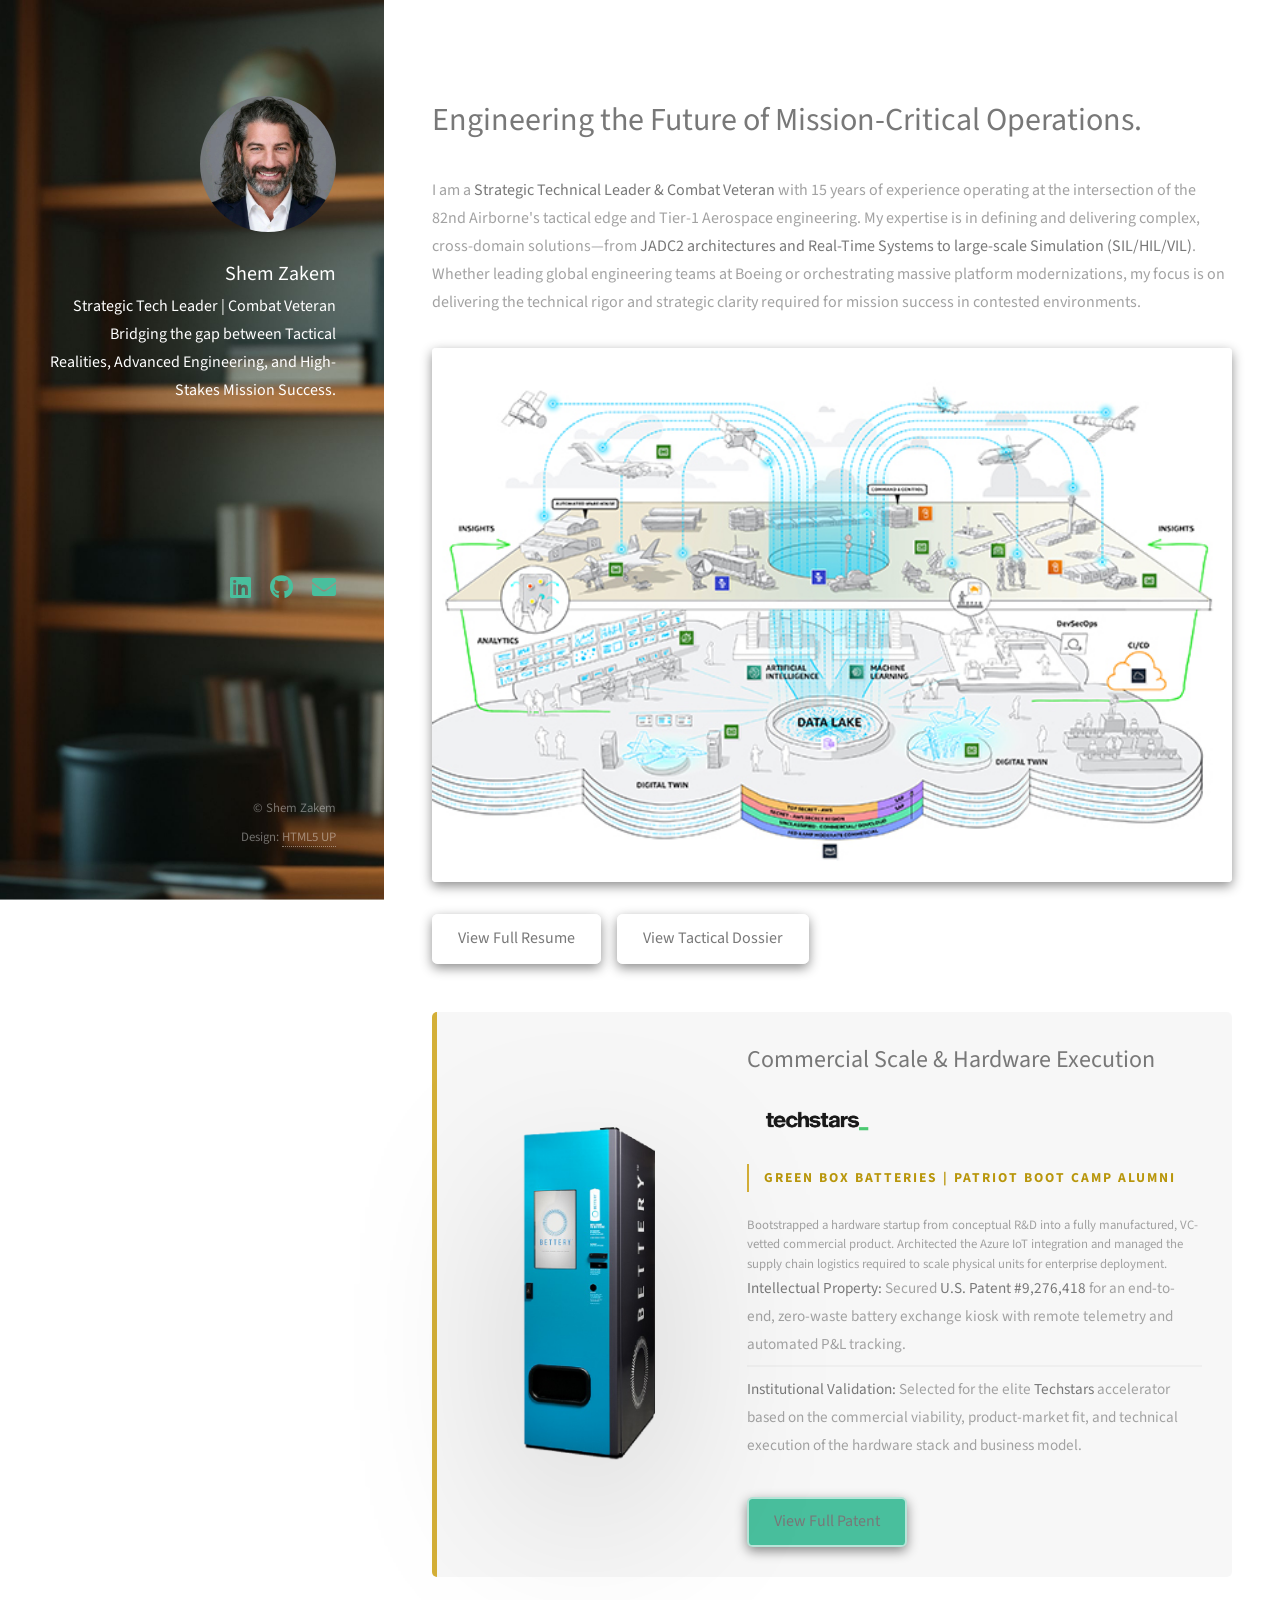
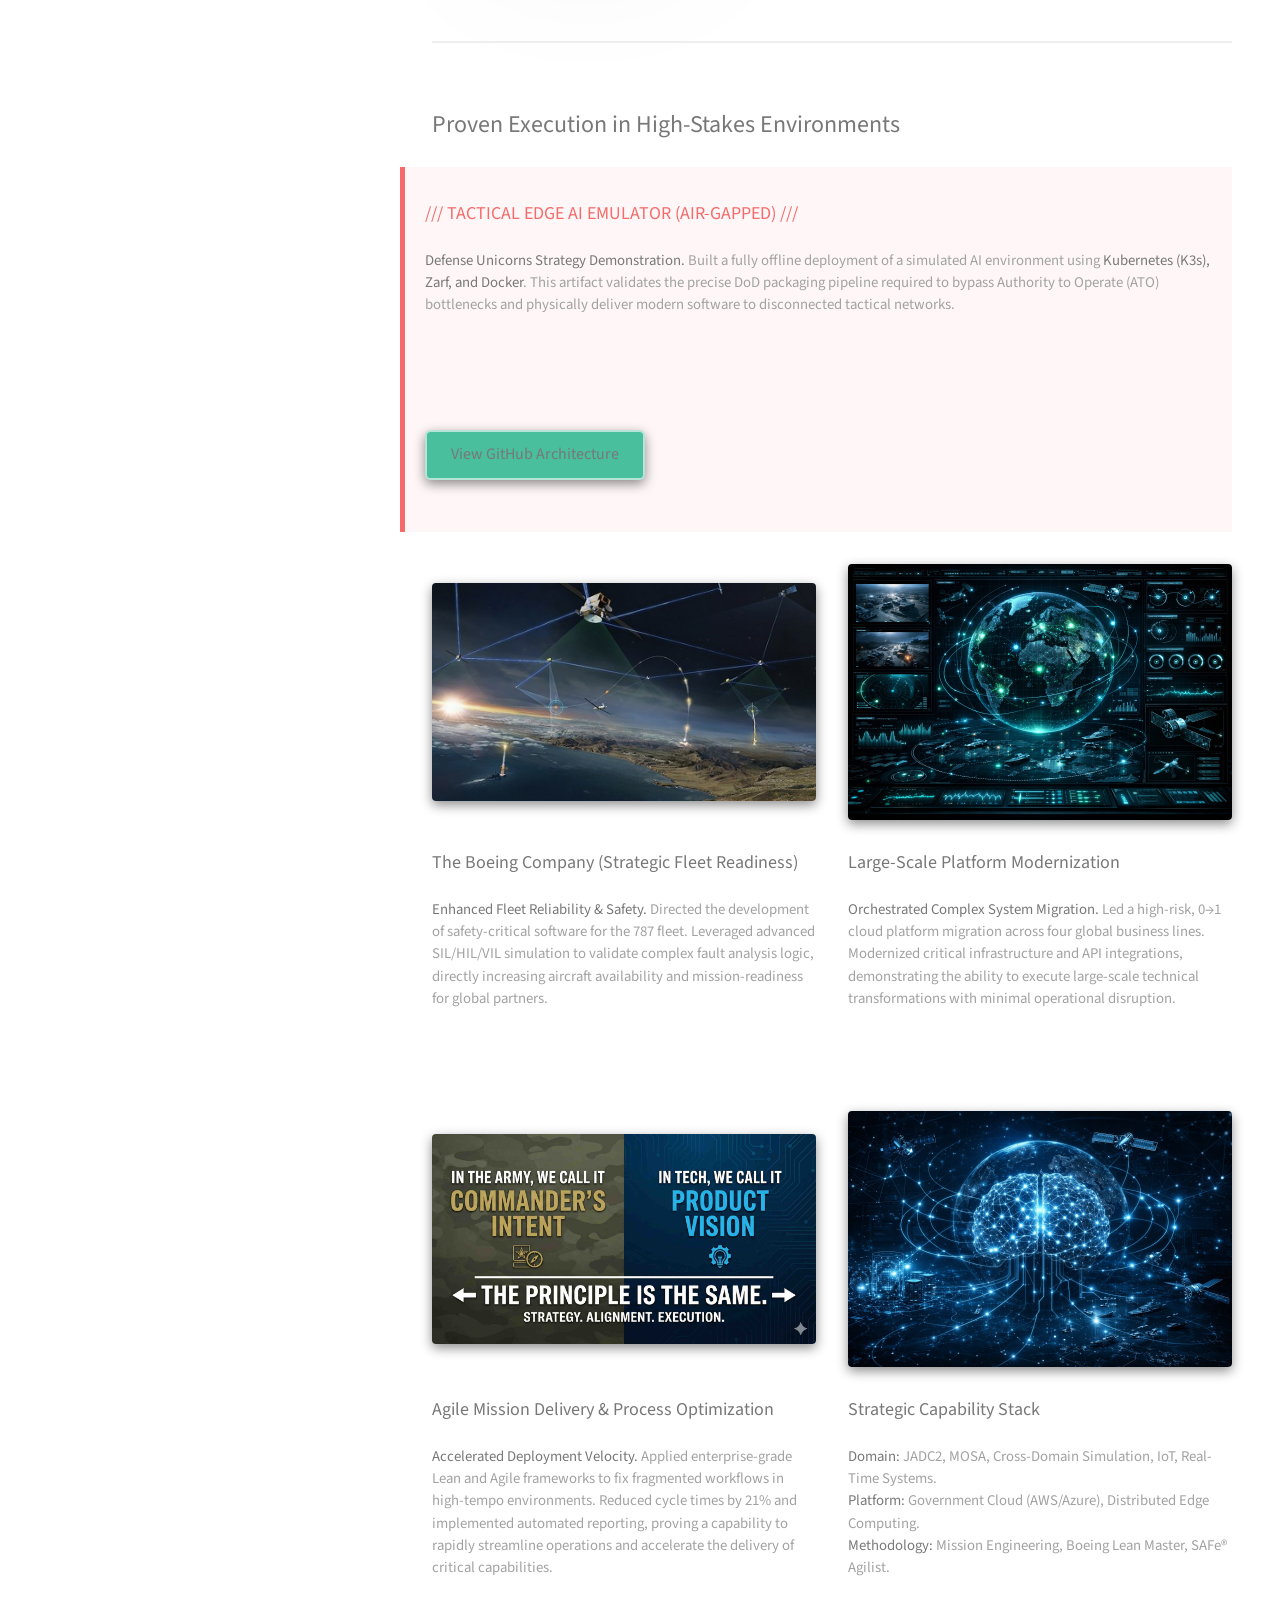
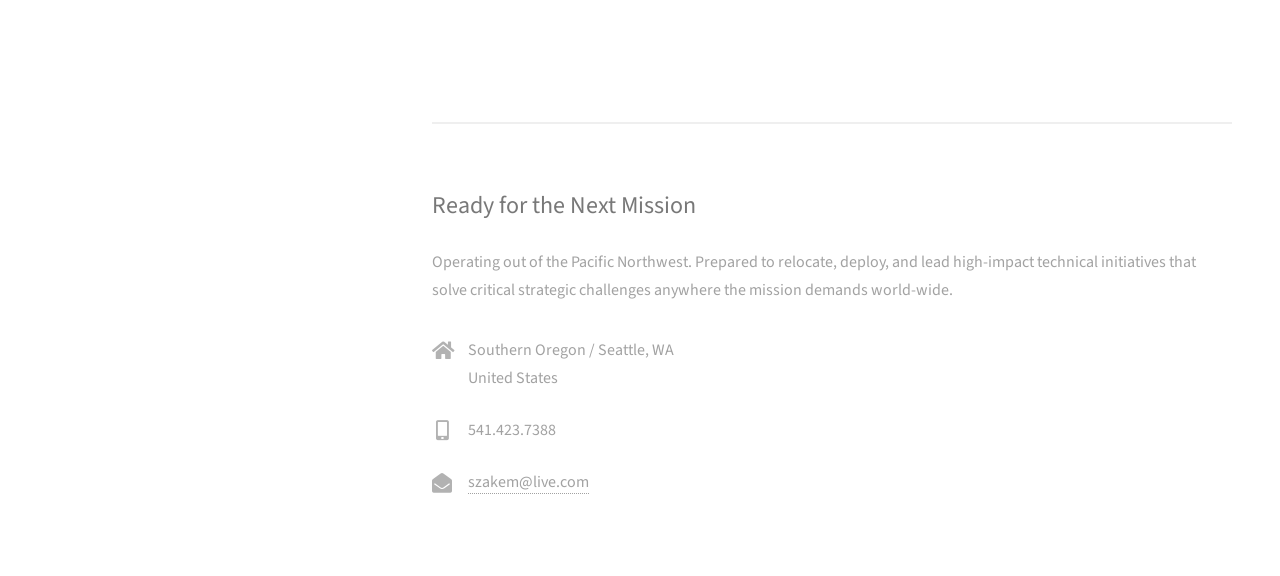
==== commit 7c529ebe: "Update index.html" ====
--- a/index.html
+++ b/index.html
@@ -36,14 +36,14 @@
                         <a href="#" class="image fit thumb"><img src="images/thumbs/01.jpg" alt="JADC2 Multi-Domain Operations" /></a>
                     </article>
                         <ul class="actions">
-                            <li><a href="Shem_Zakem_BOND_Resume.pdf" class="button"><b>View Full Resume</b></a></li>
+                            <li><a href="Shem_Zakem_Resume.pdf" class="button"><b>View Full Resume</b></a></li>
                             <li><a href="https://szakem81.github.io/s.zakem.github.io/" class="button"><b>View Tactical Dossier</b></a></li>
                         </ul>
                 
                 <div style="display: flex; flex-wrap: wrap; margin: 3em 0; background-color: rgba(0, 0, 0, 0.03); padding: 30px; border-radius: 5px; border-left: 5px solid #d4af37; gap: 30px;">
                     
                     <div style="flex: 1 1 30%; min-width: 250px; display: flex; align-items: center; justify-content: center;">
-                        <img src="images/thumbs/bettery_kiosk.png" alt="BETTERY Kiosk - US Patent 9276418" style="max-width: 100%; height: auto; max-height: 450px; object-fit: contain; filter: drop-shadow(0px 15px 25px rgba(0,0,0,0.15));" />
+                        <img src="images/thumbs/bettery_kiosk.png" alt="BETTERY Kiosk - US Patent 9276418" style="max-width: 100%; height: auto; max-height: 450px; object-fit: contain; filter: drop-shadow(0px 55px 85px rgba(0,0,0,0.15));" />
                     </div>
 
                     <div class="work-item align-left" style="flex: 1 1 60%; min-width: 300px; display: flex; flex-direction: column; justify-content: center; margin: 0; padding: 0;">
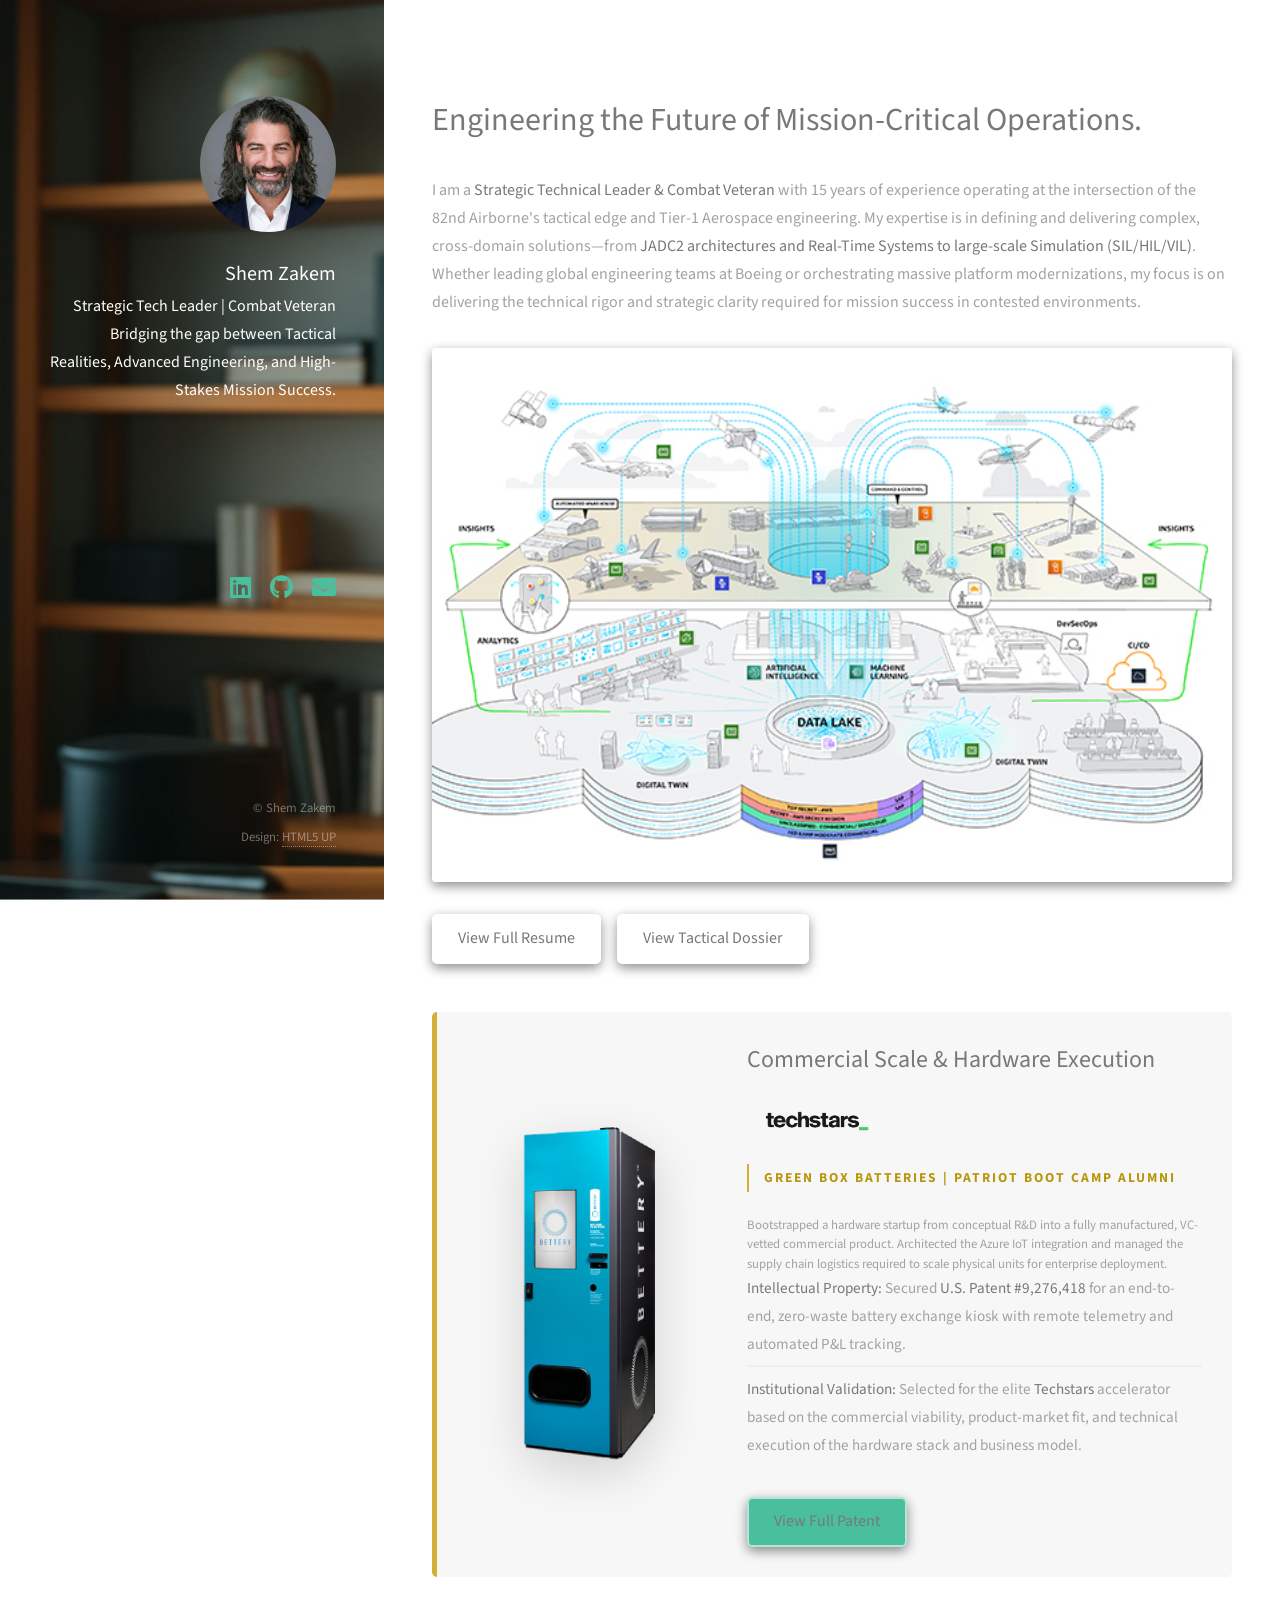
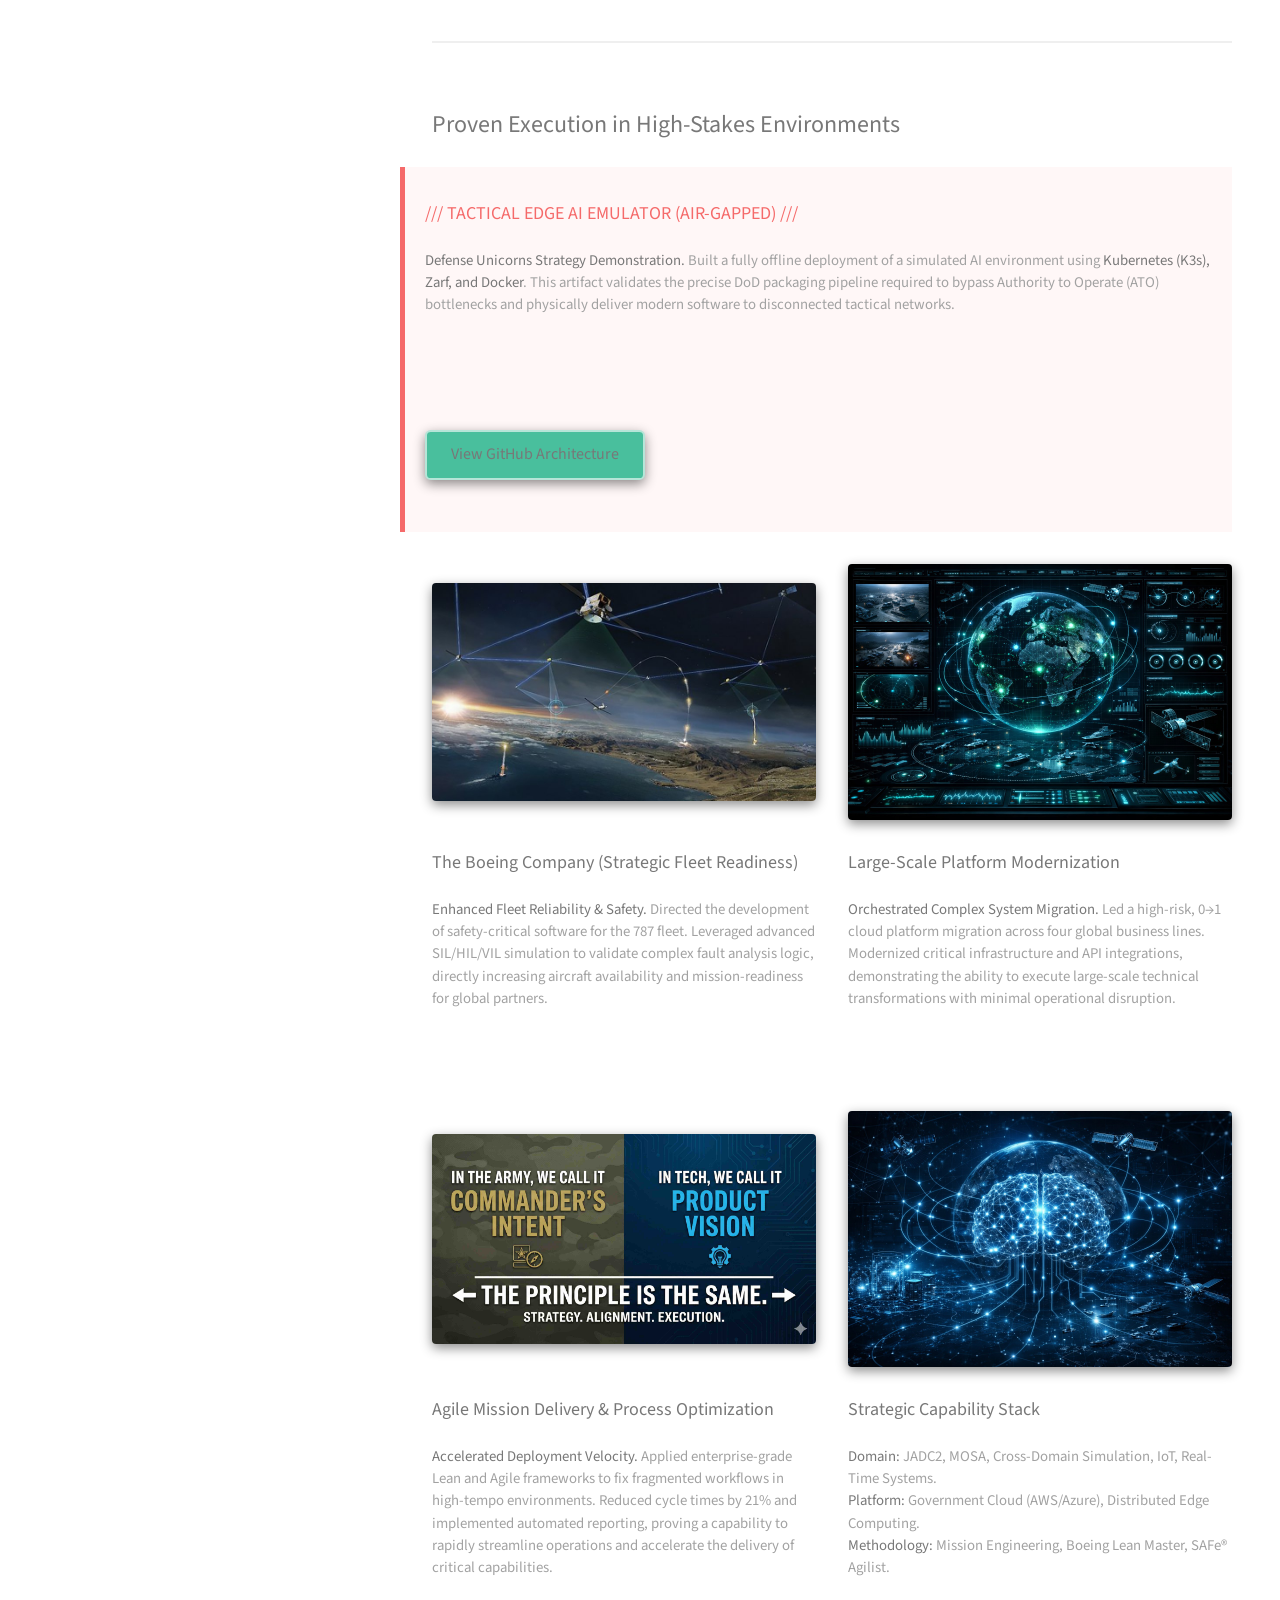
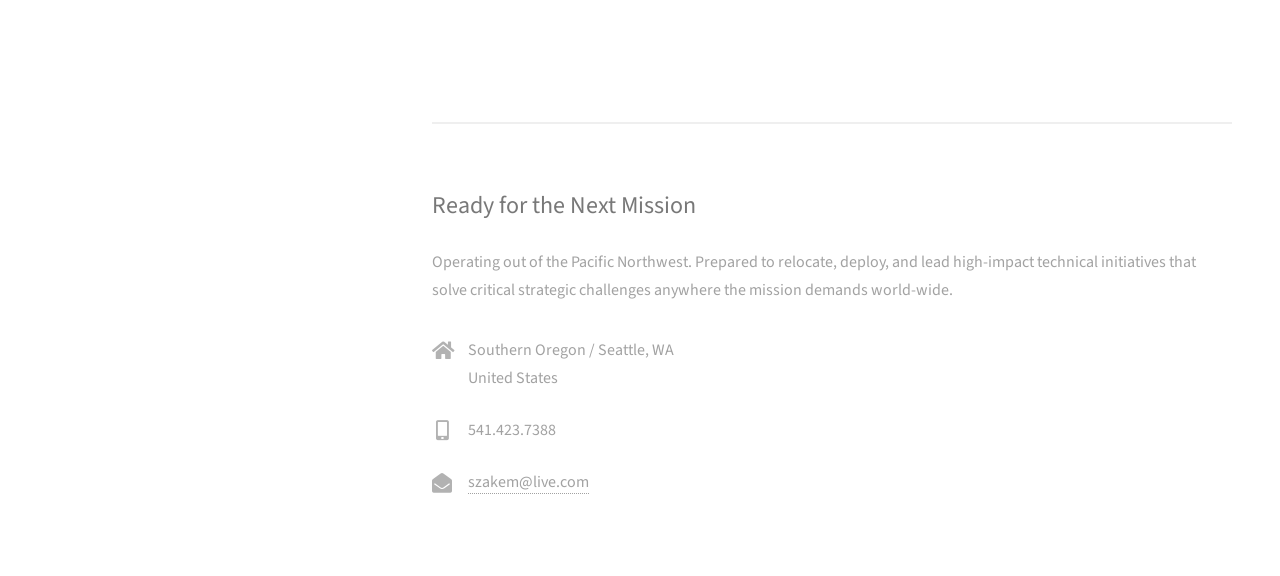
==== commit b0d4822d: "Update index.html" ====
--- a/index.html
+++ b/index.html
@@ -43,7 +43,7 @@
                 <div style="display: flex; flex-wrap: wrap; margin: 3em 0; background-color: rgba(0, 0, 0, 0.03); padding: 30px; border-radius: 5px; border-left: 5px solid #d4af37; gap: 30px;">
                     
                     <div style="flex: 1 1 30%; min-width: 250px; display: flex; align-items: center; justify-content: center;">
-                        <img src="images/thumbs/bettery_kiosk.png" alt="BETTERY Kiosk - US Patent 9276418" style="max-width: 100%; height: auto; max-height: 450px; object-fit: contain; filter: drop-shadow(0px 55px 85px rgba(0,0,0,0.15));" />
+                        <img src="images/thumbs/bettery_kiosk.png" alt="BETTERY Kiosk - US Patent 9276418" style="max-width: 100%; height: auto; max-height: 450px; object-fit: contain; filter: drop-shadow(0px 15px 25px rgba(0,0,0,0.15));" />
                     </div>
 
                     <div class="work-item align-left" style="flex: 1 1 60%; min-width: 300px; display: flex; flex-direction: column; justify-content: center; margin: 0; padding: 0;">
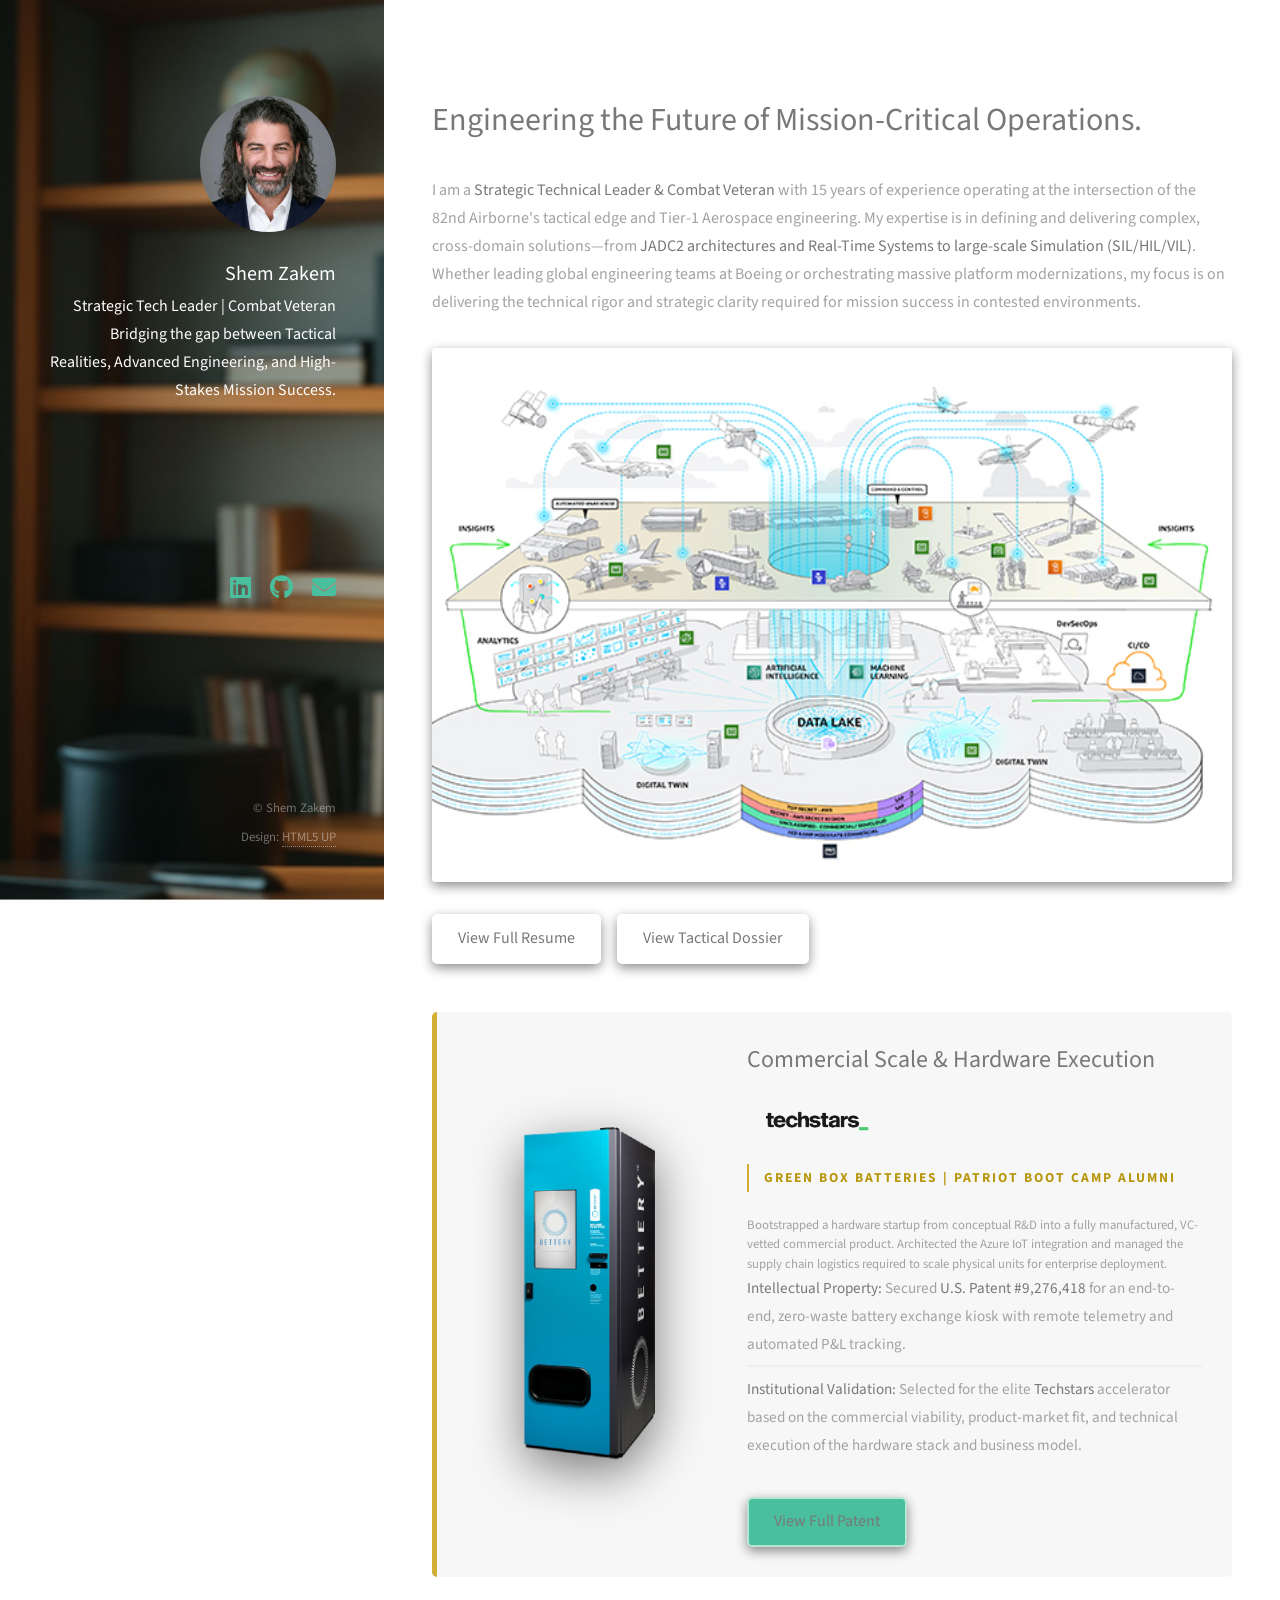
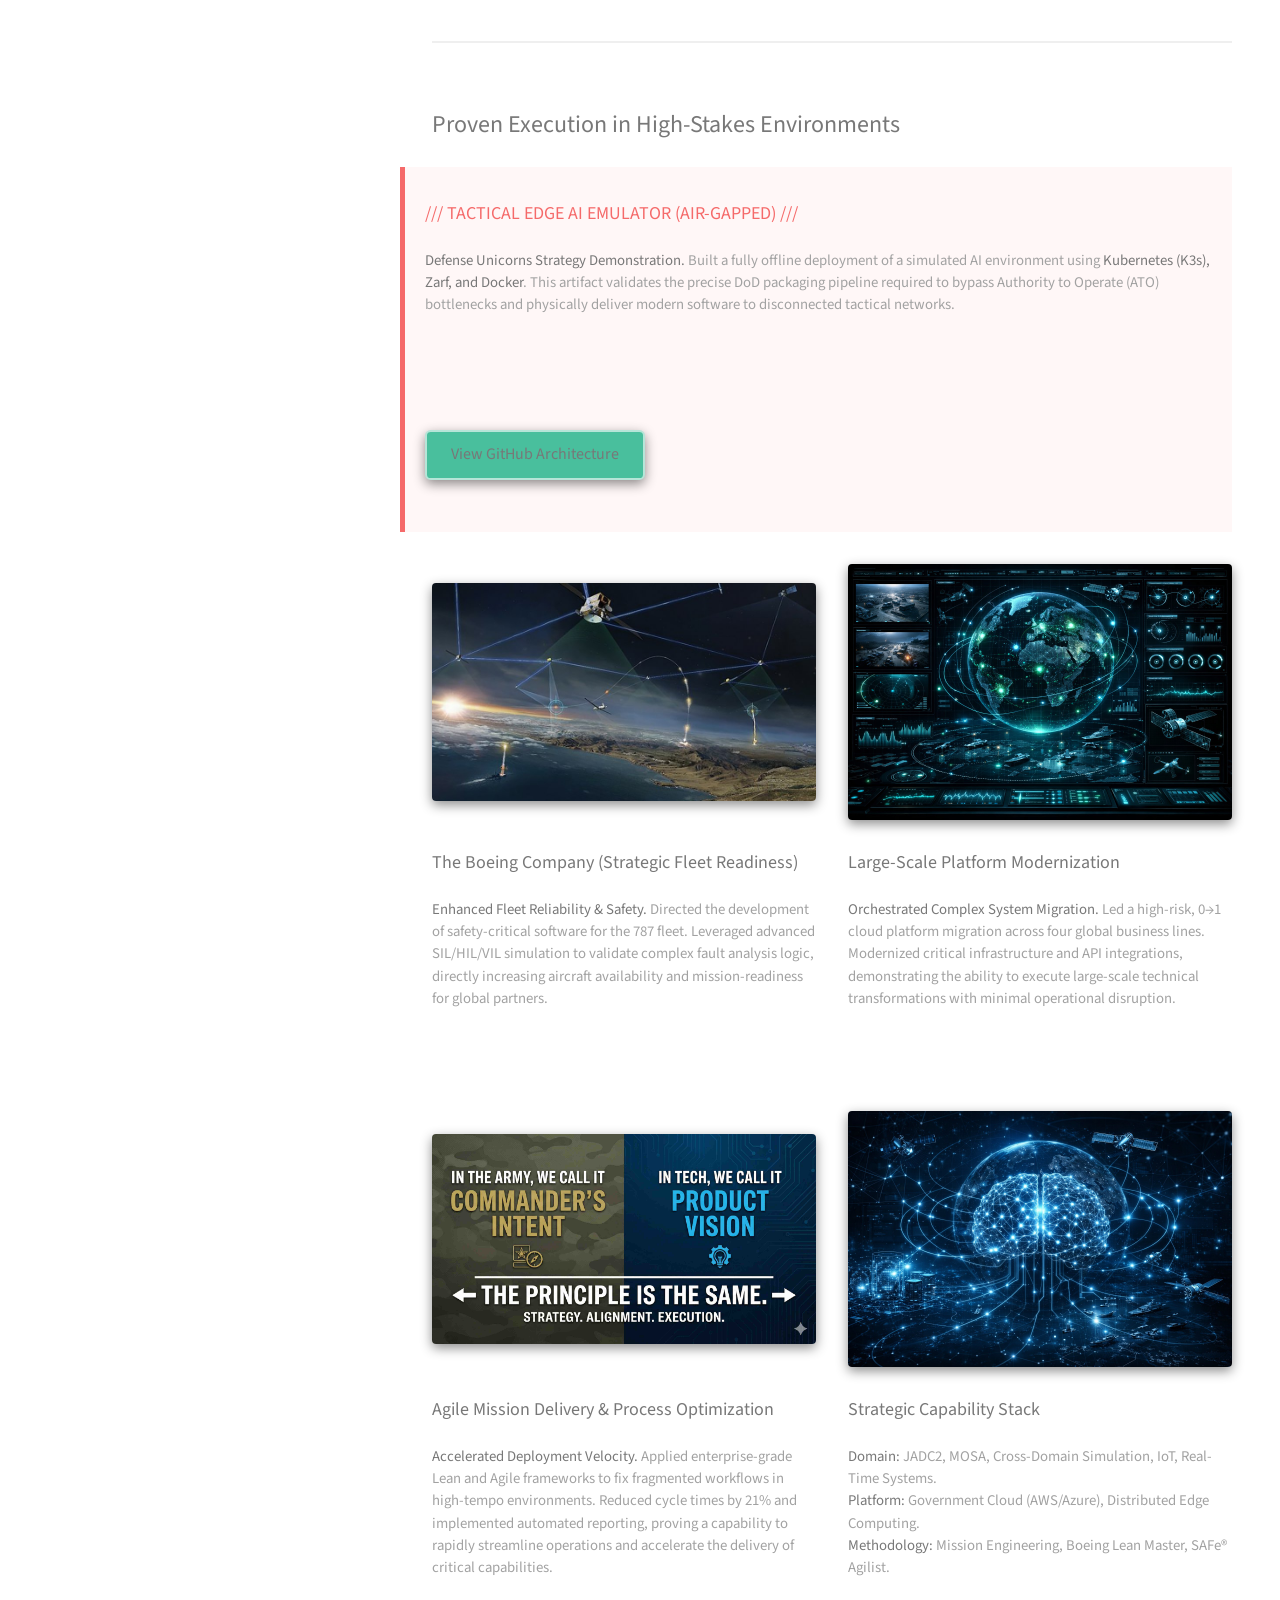
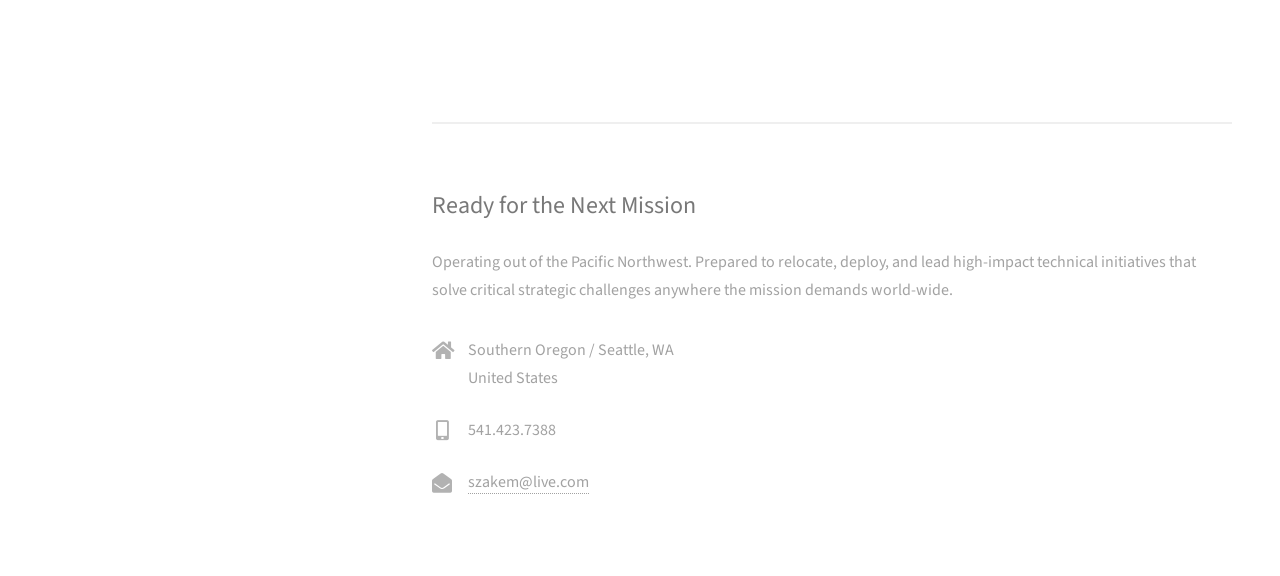
==== commit f269e6f3: "Update index.html" ====
--- a/index.html
+++ b/index.html
@@ -43,7 +43,7 @@
                 <div style="display: flex; flex-wrap: wrap; margin: 3em 0; background-color: rgba(0, 0, 0, 0.03); padding: 30px; border-radius: 5px; border-left: 5px solid #d4af37; gap: 30px;">
                     
                     <div style="flex: 1 1 30%; min-width: 250px; display: flex; align-items: center; justify-content: center;">
-                        <img src="images/thumbs/bettery_kiosk.png" alt="BETTERY Kiosk - US Patent 9276418" style="max-width: 100%; height: auto; max-height: 450px; object-fit: contain; filter: drop-shadow(0px 15px 25px rgba(0,0,0,0.15));" />
+                        <img src="images/thumbs/bettery_kiosk.png" alt="BETTERY Kiosk - US Patent 9276418" style="max-width: 100%; height: auto; max-height: 450px; object-fit: contain; -webkit-filter: drop-shadow(0px 15px 25px rgba(0,0,0,0.5)); filter: drop-shadow(0px 15px 25px rgba(0,0,0,0.5));" />
                     </div>
 
                     <div class="work-item align-left" style="flex: 1 1 60%; min-width: 300px; display: flex; flex-direction: column; justify-content: center; margin: 0; padding: 0;">
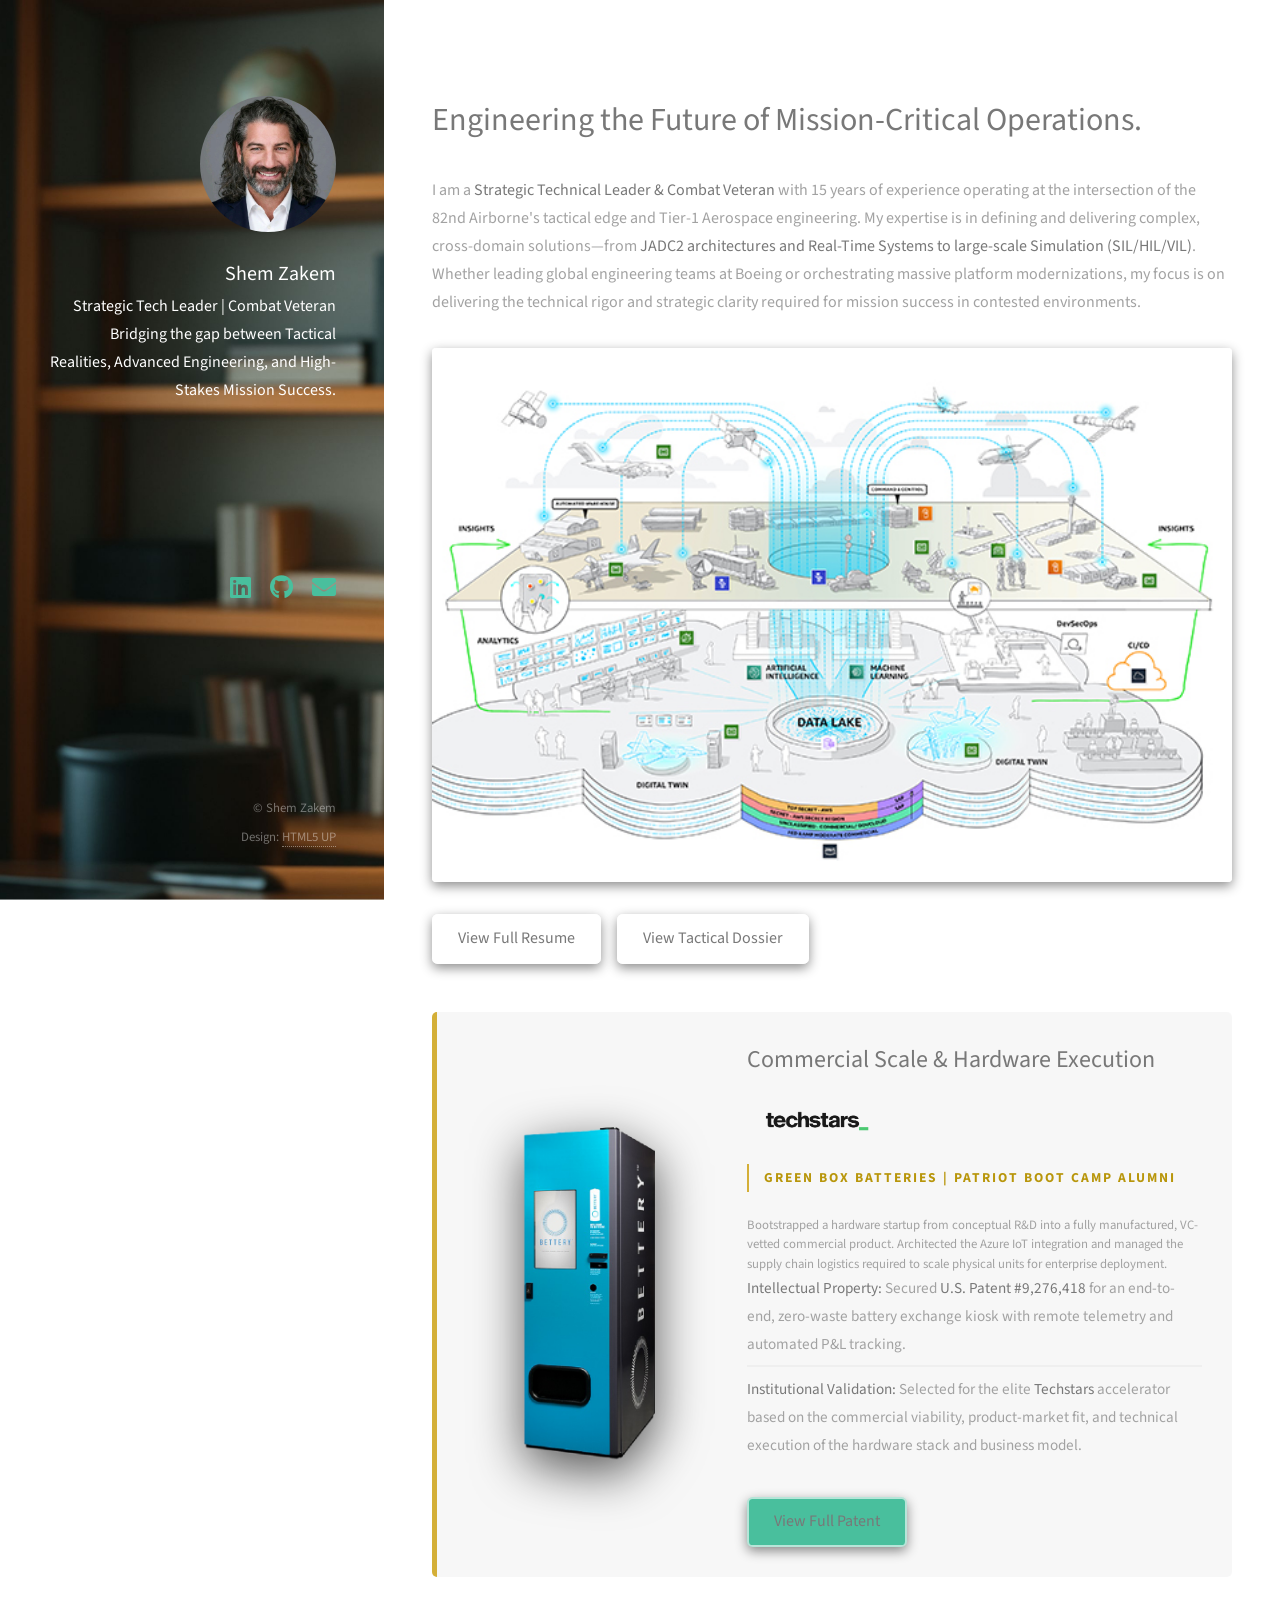
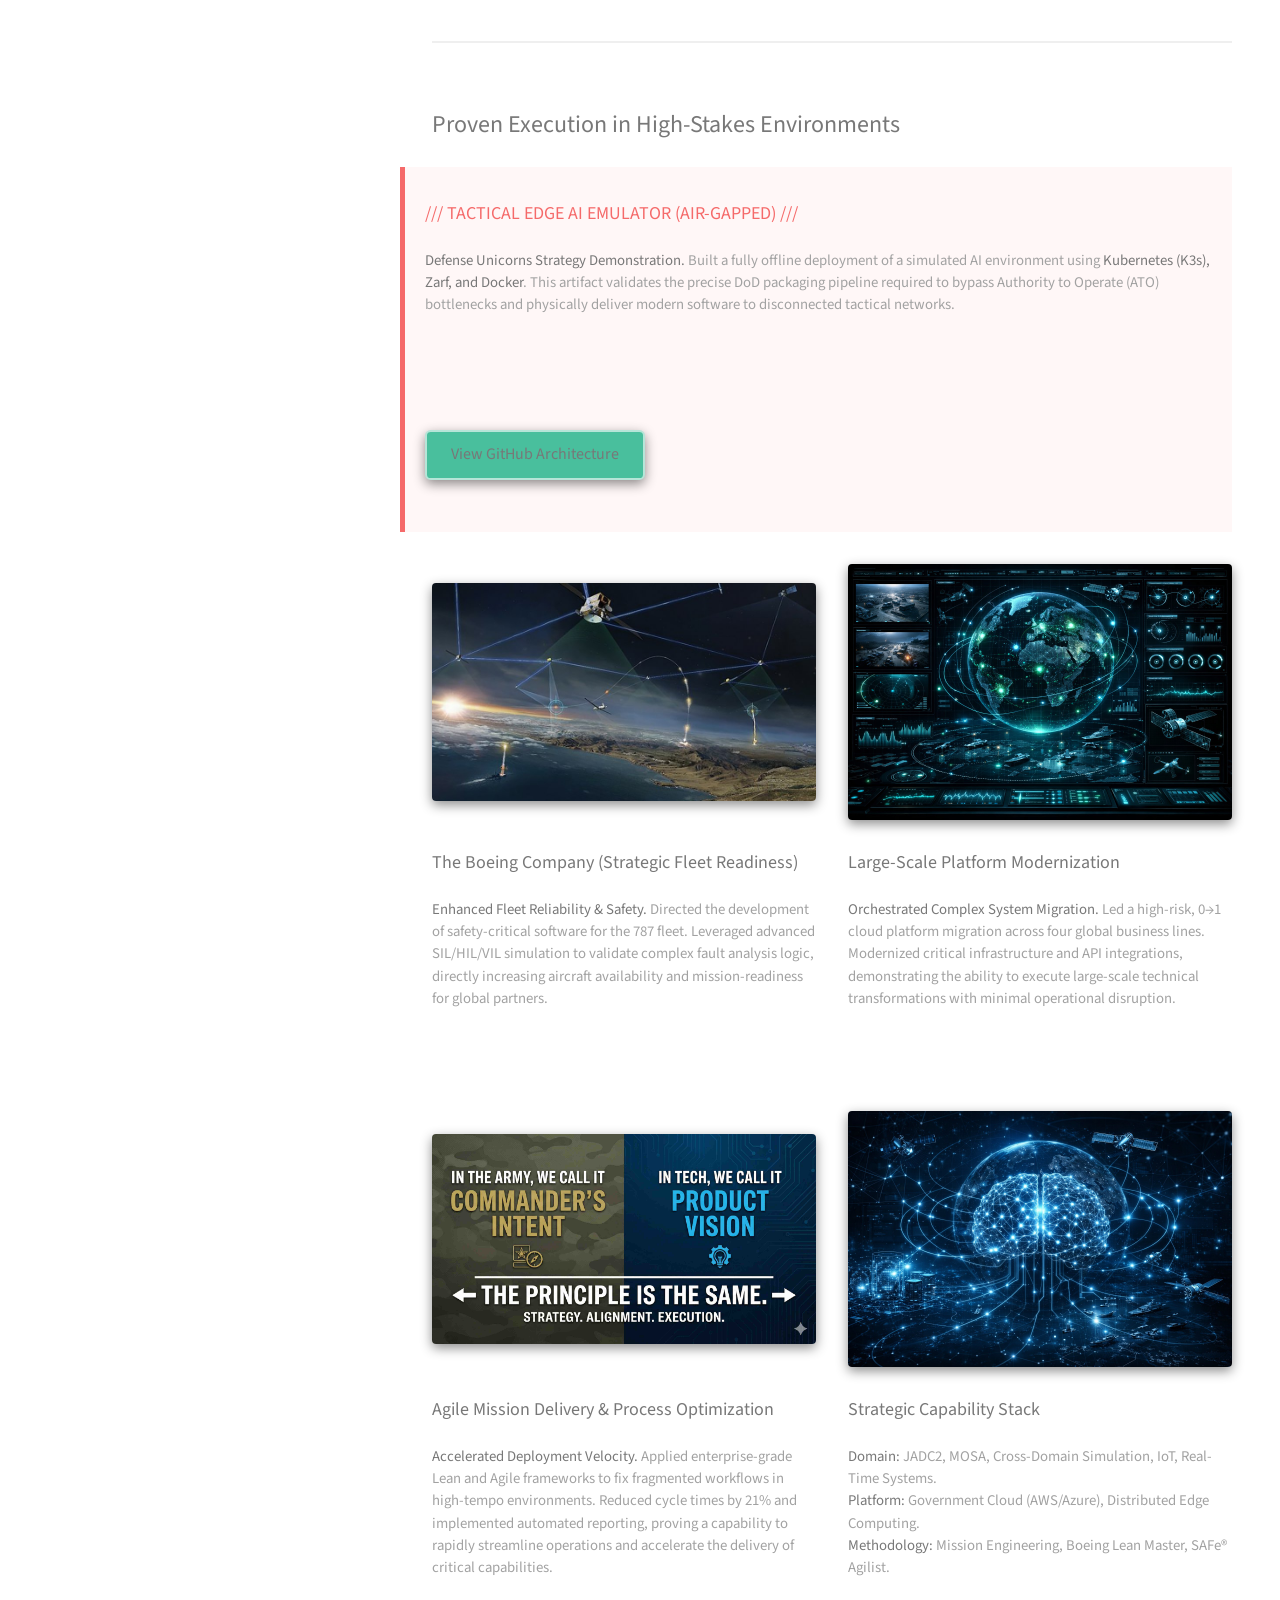
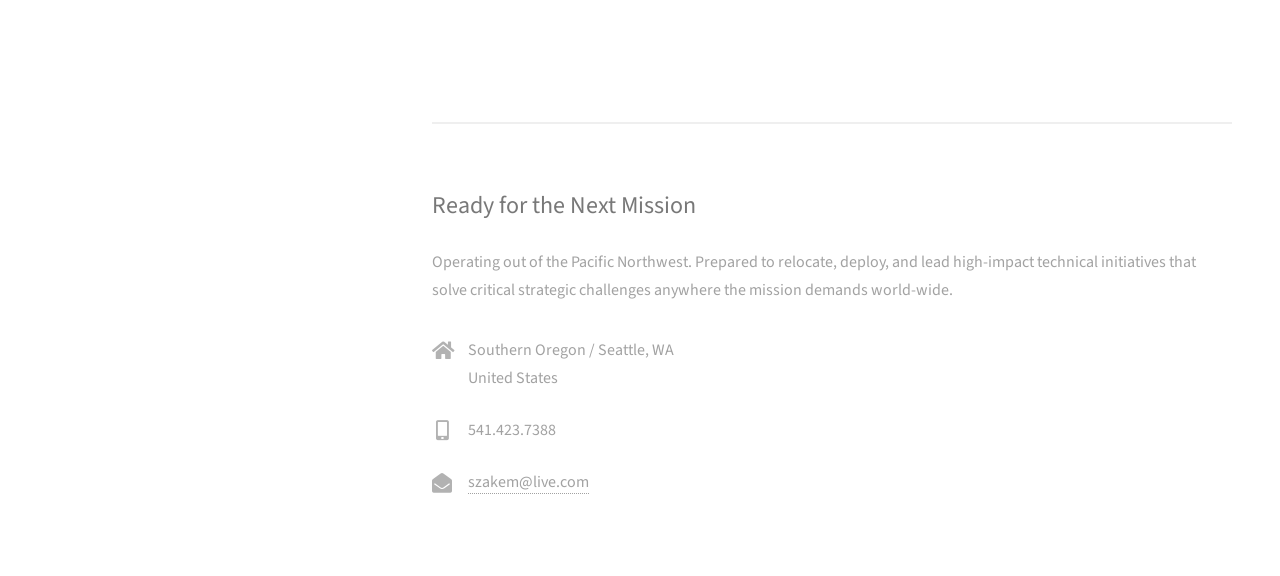
==== commit ade71b23: "Update index.html" ====
--- a/index.html
+++ b/index.html
@@ -43,7 +43,7 @@
                 <div style="display: flex; flex-wrap: wrap; margin: 3em 0; background-color: rgba(0, 0, 0, 0.03); padding: 30px; border-radius: 5px; border-left: 5px solid #d4af37; gap: 30px;">
                     
                     <div style="flex: 1 1 30%; min-width: 250px; display: flex; align-items: center; justify-content: center;">
-                        <img src="images/thumbs/bettery_kiosk.png" alt="BETTERY Kiosk - US Patent 9276418" style="max-width: 100%; height: auto; max-height: 450px; object-fit: contain; -webkit-filter: drop-shadow(0px 15px 25px rgba(0,0,0,0.5)); filter: drop-shadow(0px 15px 25px rgba(0,0,0,0.5));" />
+                        <img src="images/thumbs/bettery_kiosk.png" alt="BETTERY Kiosk - US Patent 9276418" style="max-width: 100%; height: auto; max-height: 450px; object-fit: contain; -webkit-filter: drop-shadow(0px 15px 25px rgba(0,0,0,0.66)); filter: drop-shadow(0px 15px 25px rgba(0,0,0,0.66));" />
                     </div>
 
                     <div class="work-item align-left" style="flex: 1 1 60%; min-width: 300px; display: flex; flex-direction: column; justify-content: center; margin: 0; padding: 0;">
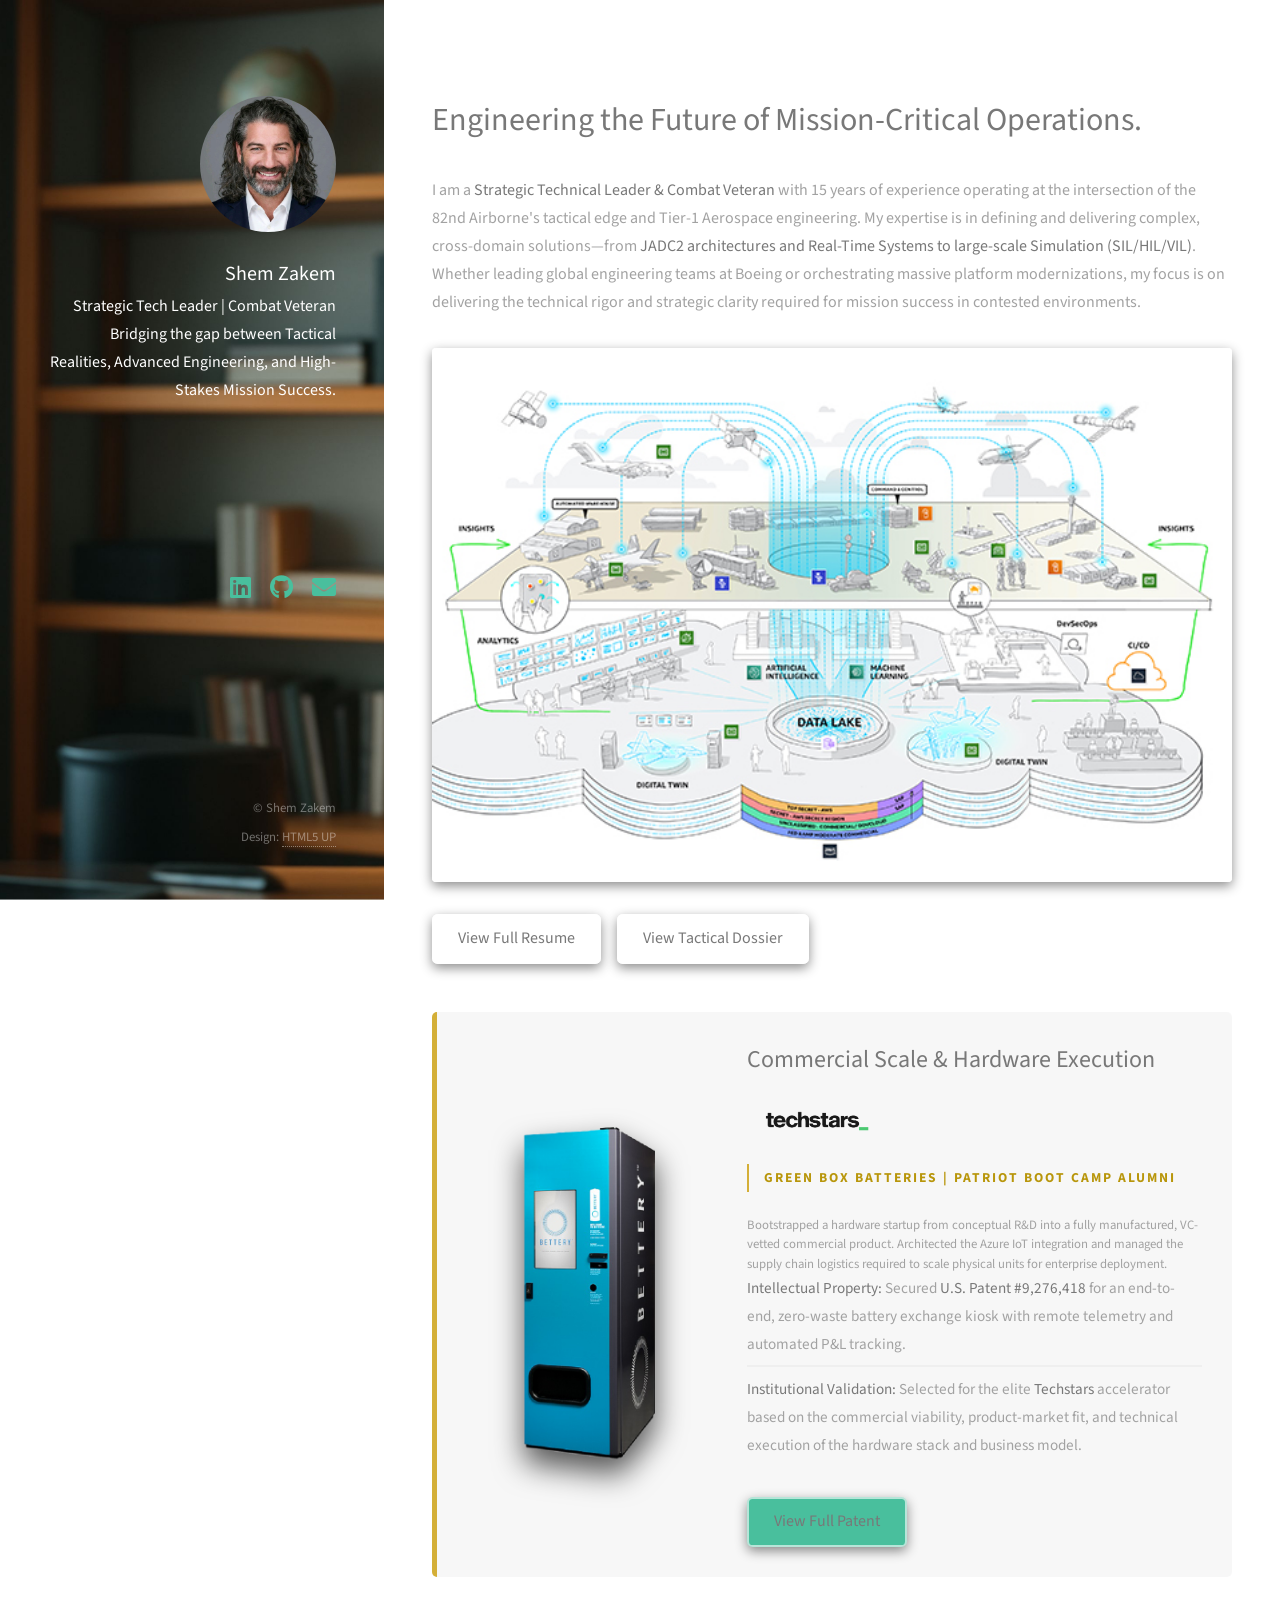
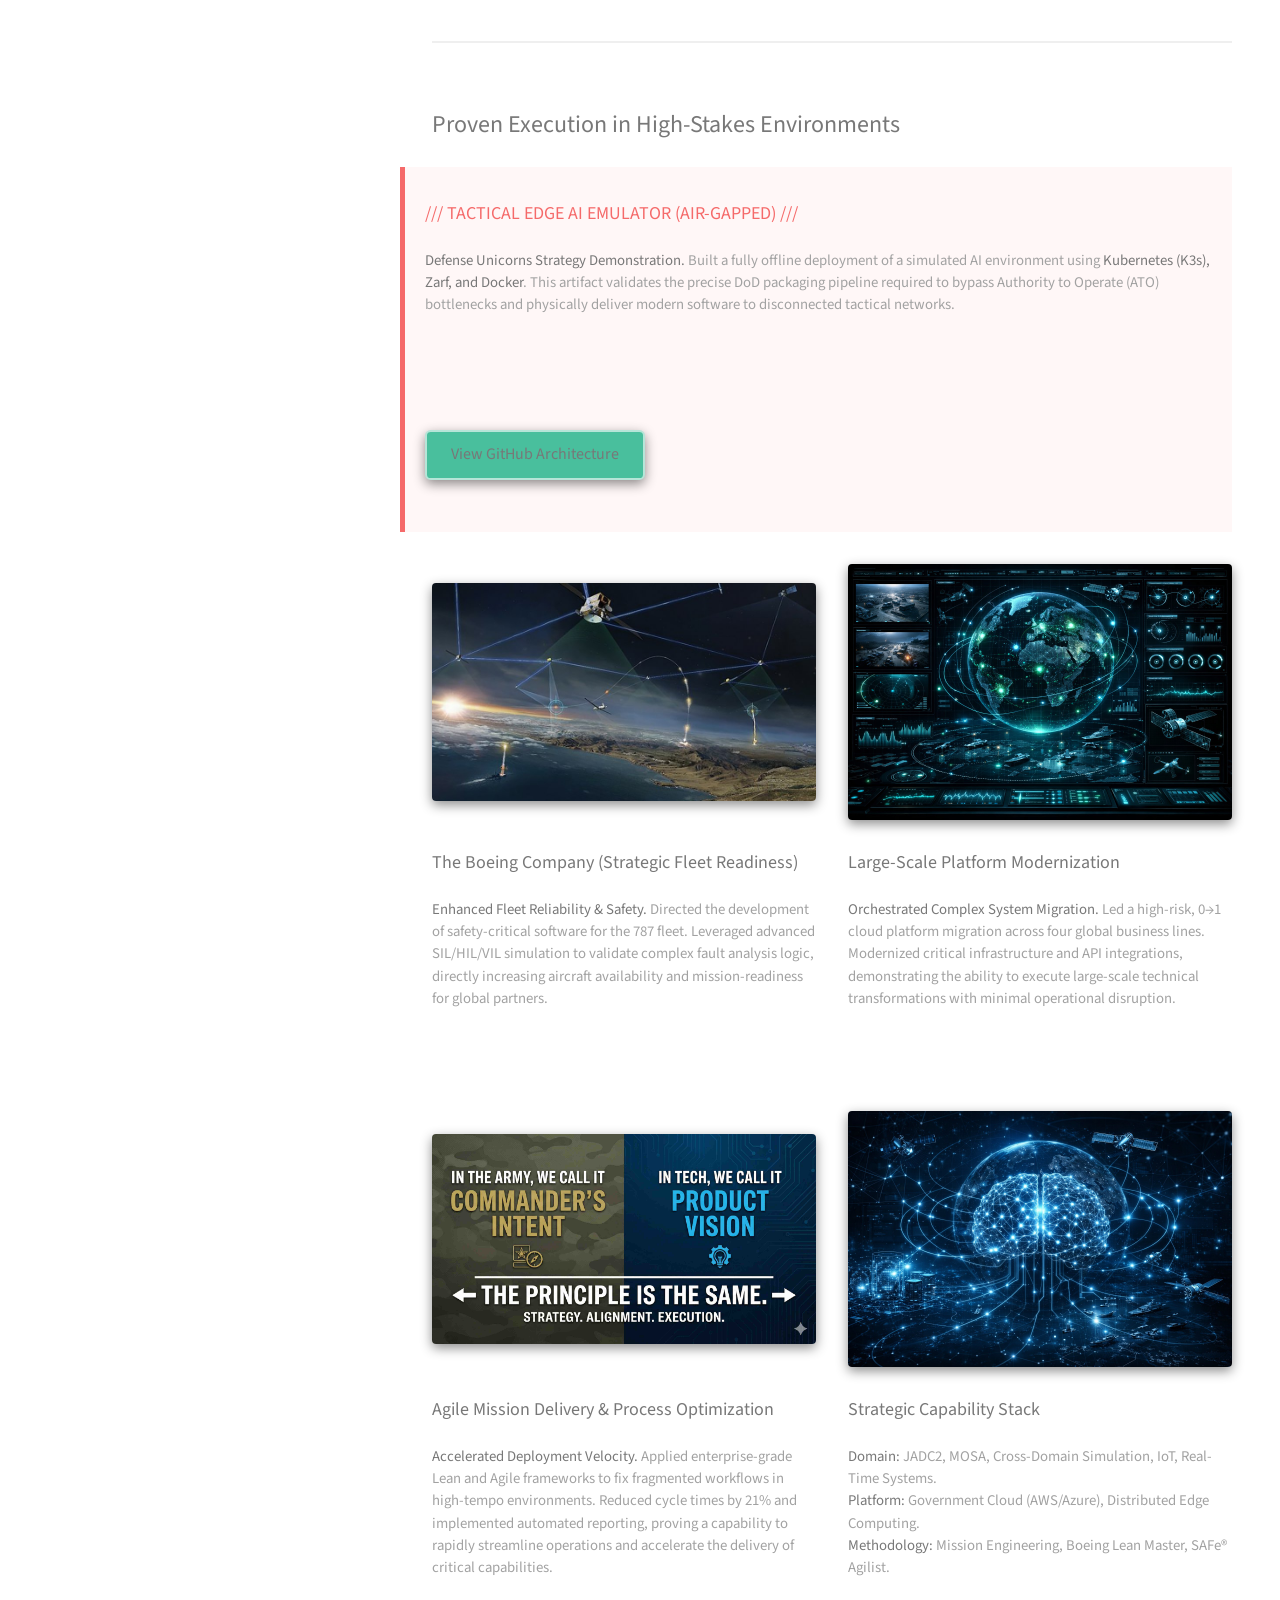
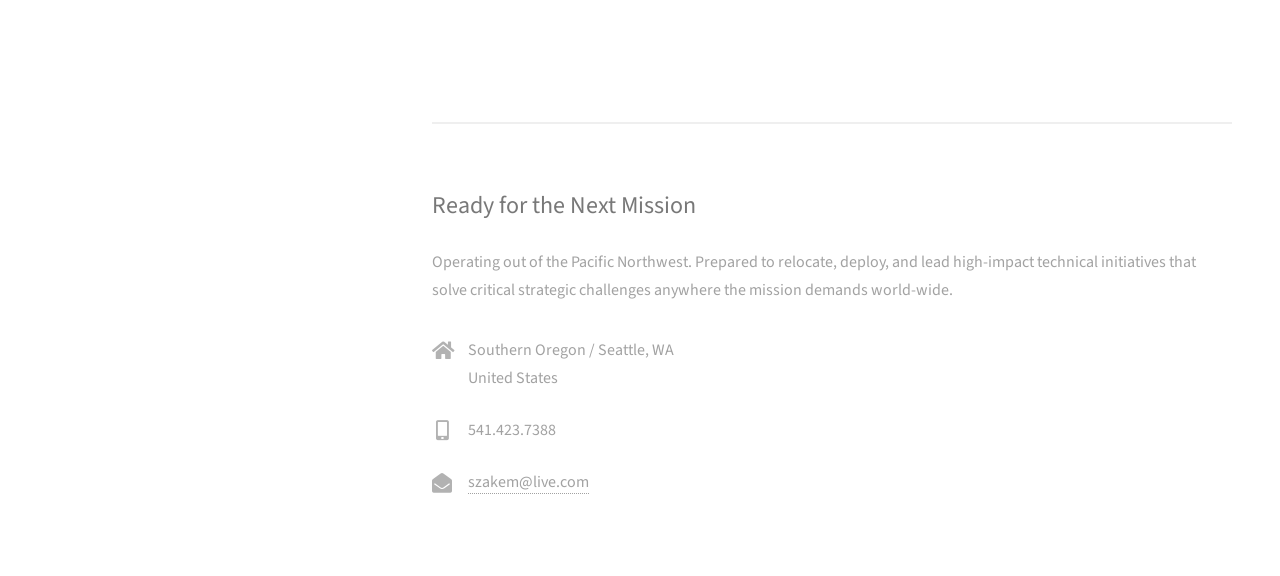
==== commit c04eaafa: "Update index.html" ====
--- a/index.html
+++ b/index.html
@@ -43,7 +43,7 @@
                 <div style="display: flex; flex-wrap: wrap; margin: 3em 0; background-color: rgba(0, 0, 0, 0.03); padding: 30px; border-radius: 5px; border-left: 5px solid #d4af37; gap: 30px;">
                     
                     <div style="flex: 1 1 30%; min-width: 250px; display: flex; align-items: center; justify-content: center;">
-                        <img src="images/thumbs/bettery_kiosk.png" alt="BETTERY Kiosk - US Patent 9276418" style="max-width: 100%; height: auto; max-height: 450px; object-fit: contain; -webkit-filter: drop-shadow(0px 15px 25px rgba(0,0,0,0.66)); filter: drop-shadow(0px 15px 25px rgba(0,0,0,0.66));" />
+                        <img src="images/thumbs/bettery_kiosk.png" alt="BETTERY Kiosk - US Patent 9276418" style="max-width: 100%; height: auto; max-height: 450px; object-fit: contain; -webkit-filter: drop-shadow(0px 15px 15px rgba(0,0,0,0.66)); filter: drop-shadow(0px 15px 15px rgba(0,0,0,0.66));" />
                     </div>
 
                     <div class="work-item align-left" style="flex: 1 1 60%; min-width: 300px; display: flex; flex-direction: column; justify-content: center; margin: 0; padding: 0;">
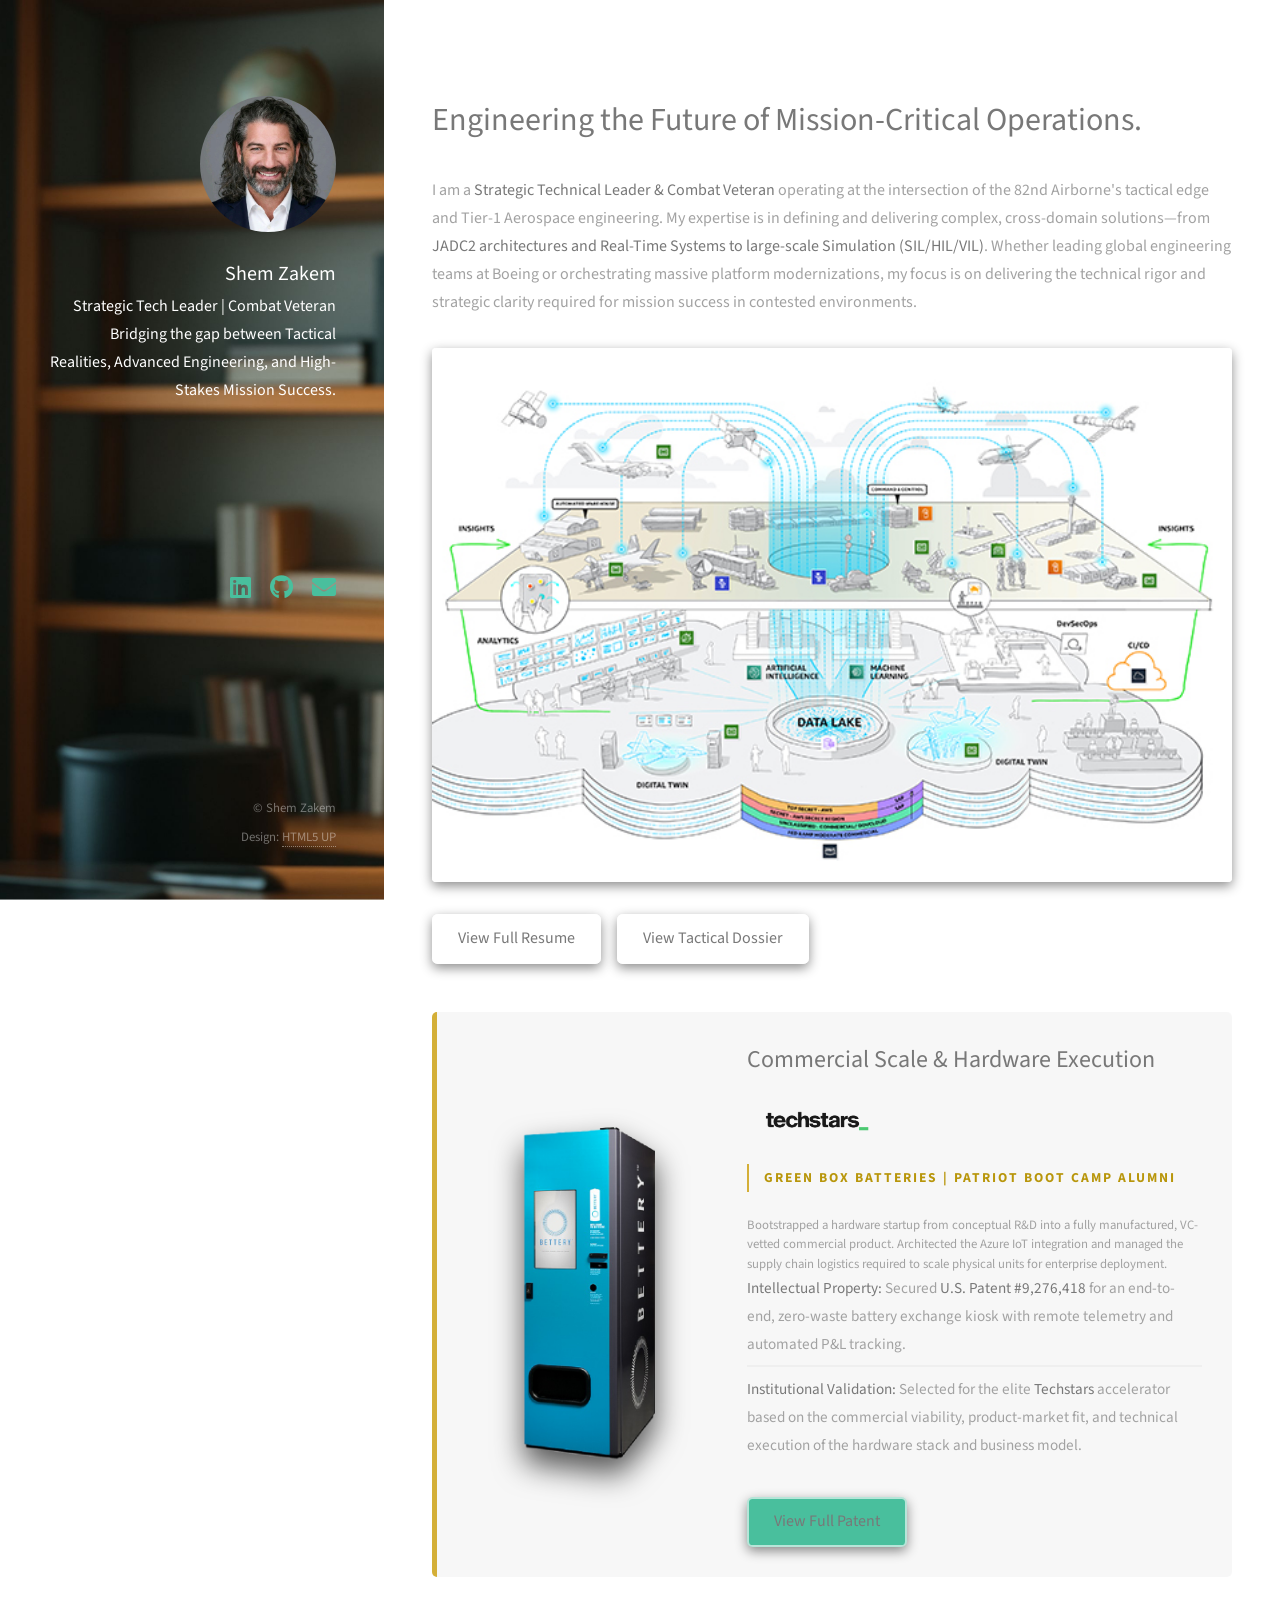
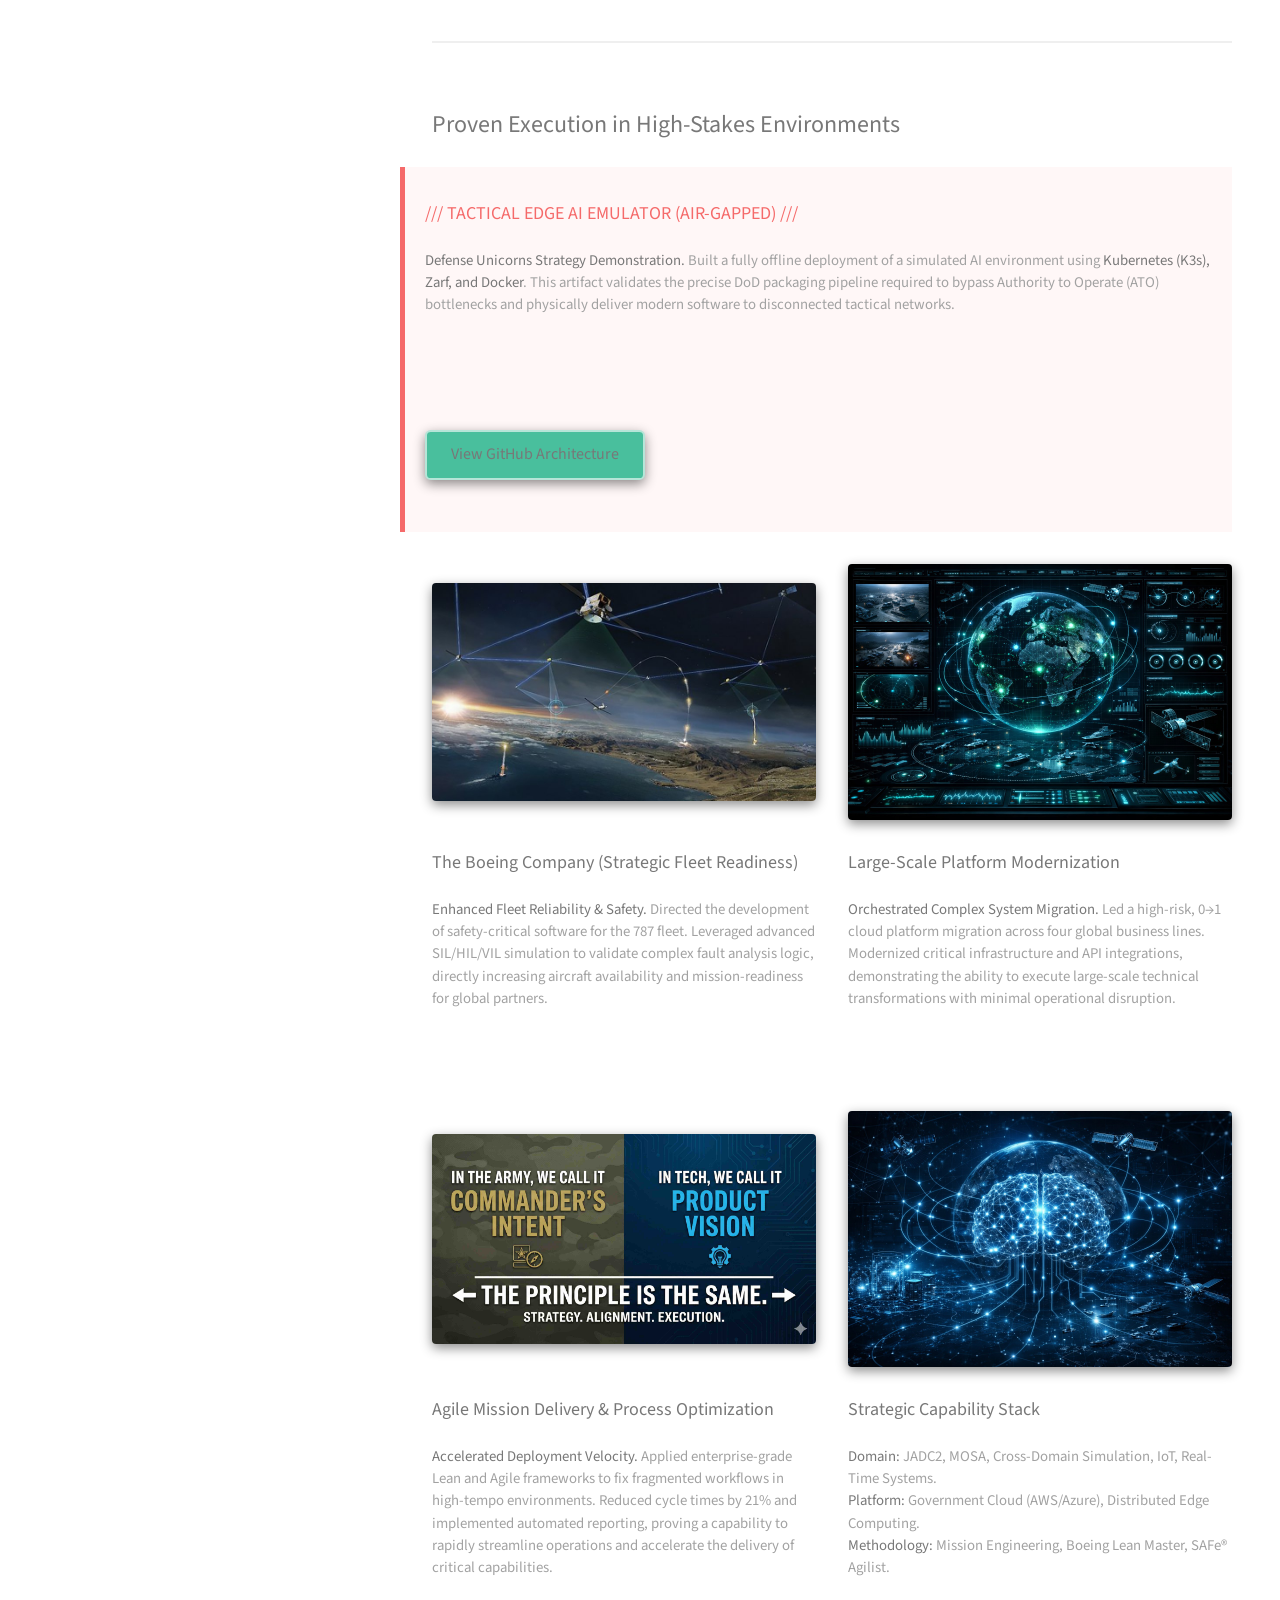
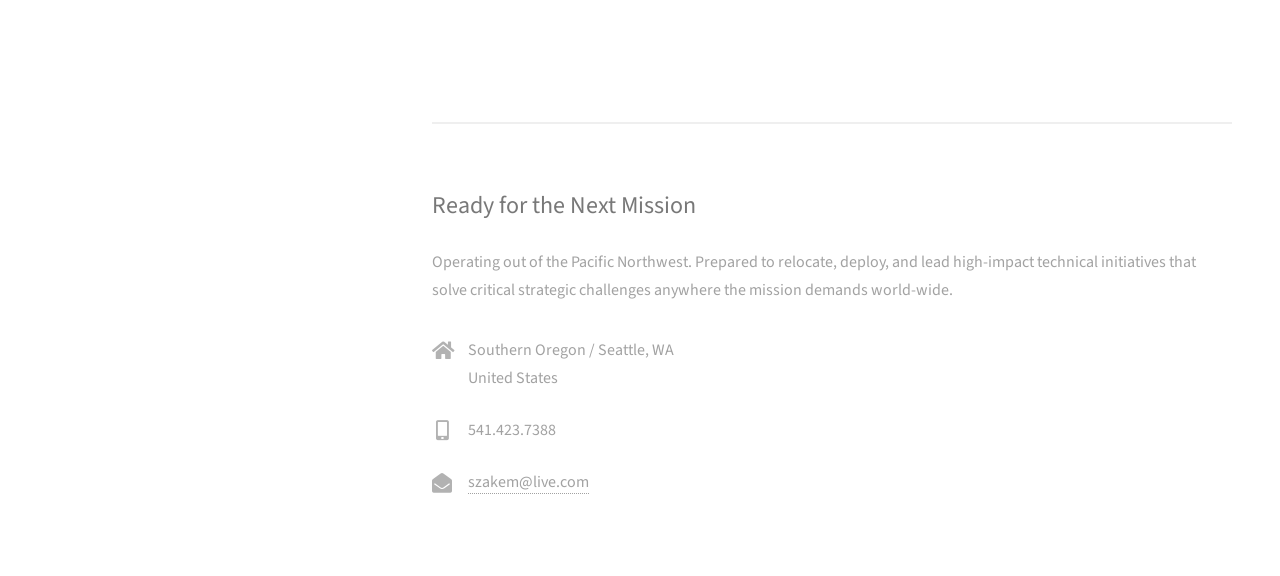
==== commit bbeb63a8: "Update index.html" ====
--- a/index.html
+++ b/index.html
@@ -31,7 +31,7 @@
                 <header class="major">
                     <h2>Engineering the Future of Mission-Critical Operations.</h2>
                 </header>
-                    <p>I am a <strong>Strategic Technical Leader & Combat Veteran</strong> with 15 years of experience operating at the intersection of the 82nd Airborne's tactical edge and Tier-1 Aerospace engineering. My expertise is in defining and delivering complex, cross-domain solutions—from <strong>JADC2 architectures and Real-Time Systems to large-scale Simulation (SIL/HIL/VIL)</strong>. Whether leading global engineering teams at Boeing or orchestrating massive platform modernizations, my focus is on delivering the technical rigor and strategic clarity required for mission success in contested environments.</p>
+                    <p>I am a <strong>Strategic Technical Leader & Combat Veteran</strong> operating at the intersection of the 82nd Airborne's tactical edge and Tier-1 Aerospace engineering. My expertise is in defining and delivering complex, cross-domain solutions—from <strong>JADC2 architectures and Real-Time Systems to large-scale Simulation (SIL/HIL/VIL)</strong>. Whether leading global engineering teams at Boeing or orchestrating massive platform modernizations, my focus is on delivering the technical rigor and strategic clarity required for mission success in contested environments.</p>
                     <article class="col-12 col-24-medium work-item">
                         <a href="#" class="image fit thumb"><img src="images/thumbs/01.jpg" alt="JADC2 Multi-Domain Operations" /></a>
                     </article>
